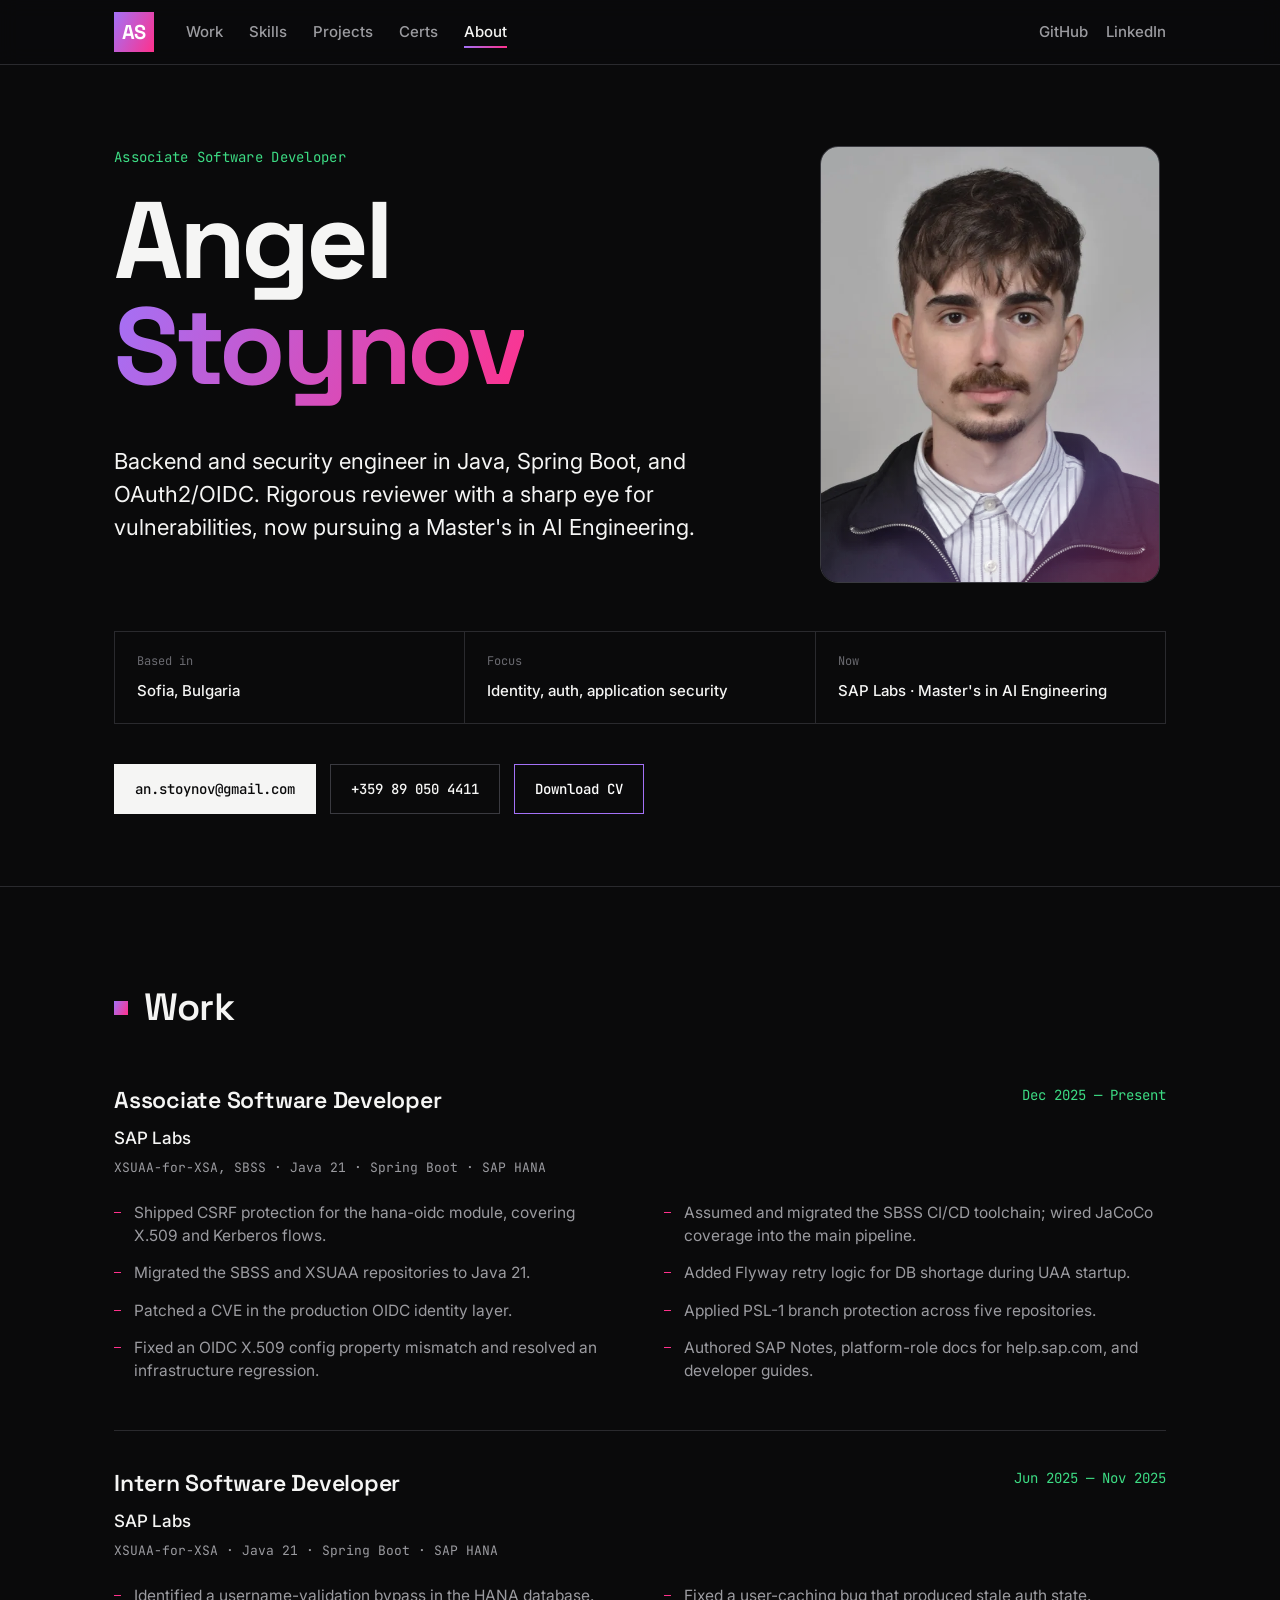
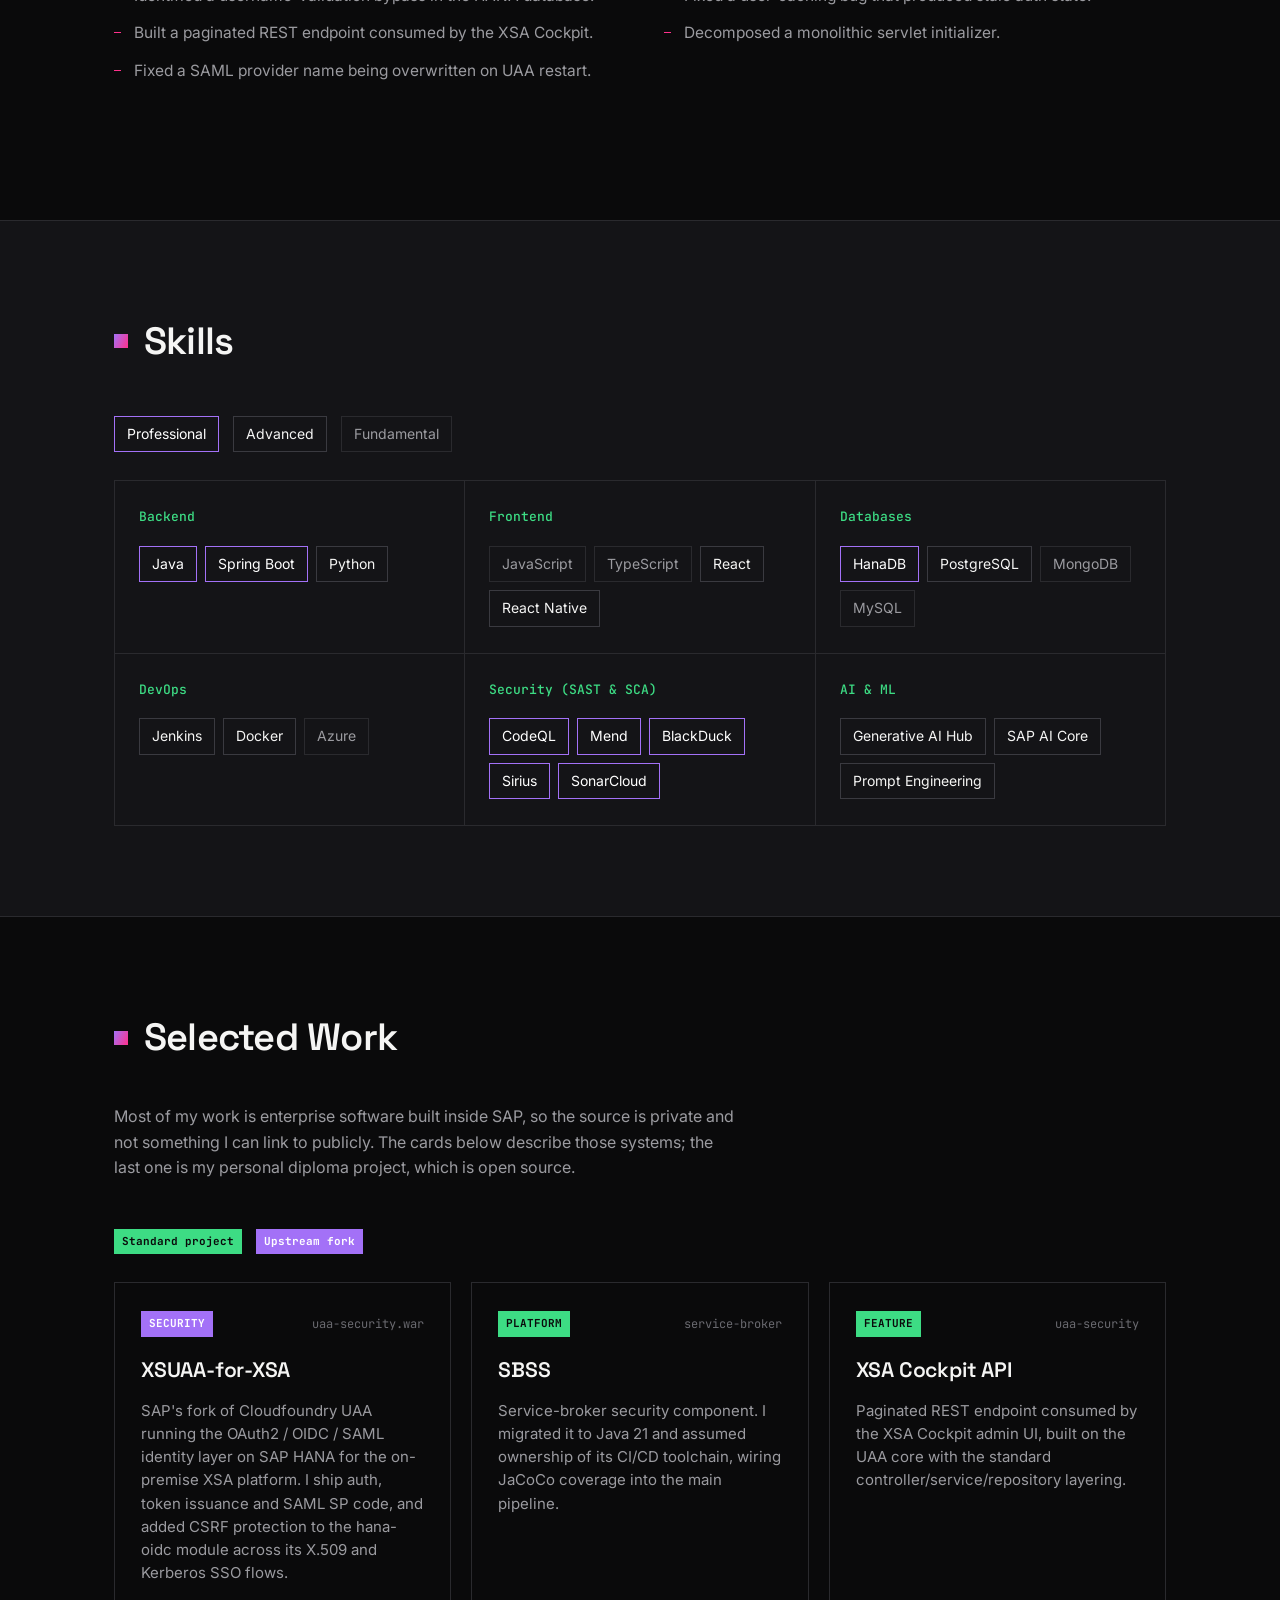
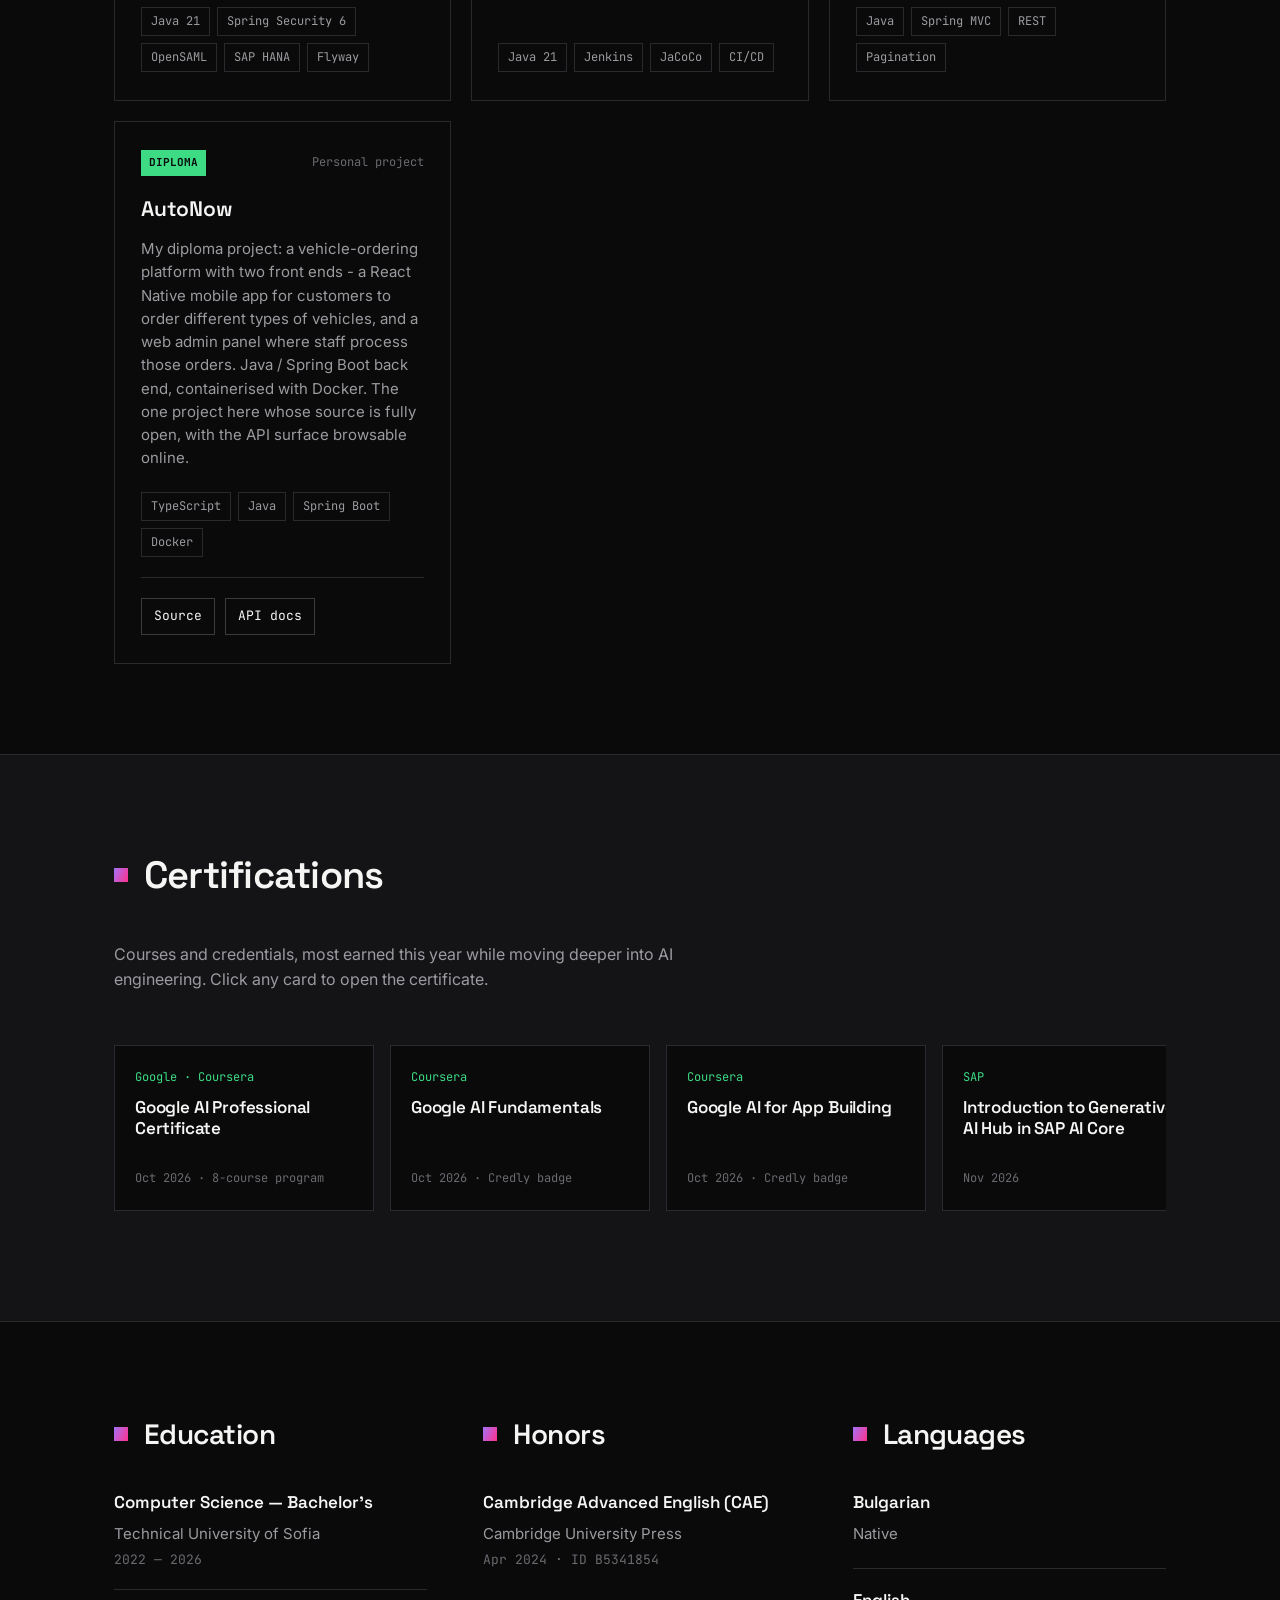
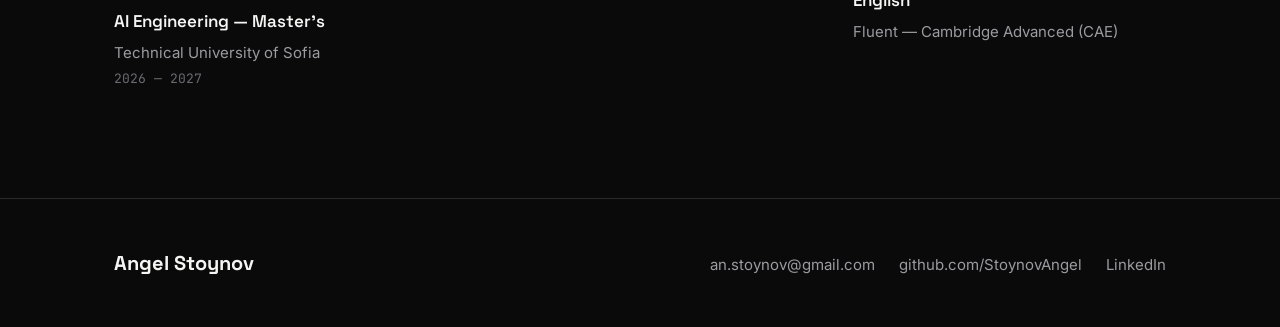
==== index.html @ 0923fe3b "Initial portfolio site Static HTML/CSS/JS portfolio: hero with photo and load reveal, work history, " ====
<!DOCTYPE html>
<html lang="en">
<head>
  <meta charset="UTF-8" />
  <meta name="viewport" content="width=device-width, initial-scale=1.0" />
  <title>Angel Stoynov — Software &amp; Security Engineer</title>
  <meta name="description" content="Angel Stoynov — backend and security engineer. Java, Spring Boot, OAuth2/OIDC and SAP HANA. Based in Sofia, Bulgaria." />
  <meta name="theme-color" content="#0A0A0B" />
  <meta property="og:url" content="https://stoynovangel.github.io/portfolio/" />
  <link rel="canonical" href="https://stoynovangel.github.io/portfolio/" />
  <meta name="twitter:card" content="summary_large_image" />

  <meta property="og:title" content="Angel Stoynov — Software &amp; Security Engineer" />
  <meta property="og:description" content="Backend and security engineer. Java, Spring Boot, OAuth2/OIDC, SAP HANA." />
  <meta property="og:type" content="website" />
  <meta property="og:image" content="assets/og-image.png" />

  <link rel="icon" href="assets/favicon.svg" type="image/svg+xml" />
  <link rel="preconnect" href="https://fonts.googleapis.com" />
  <link rel="preconnect" href="https://fonts.gstatic.com" crossorigin />
  <link href="https://fonts.googleapis.com/css2?family=Space+Grotesk:wght@400;500;600;700&family=Inter:wght@400;500;600&family=JetBrains+Mono:wght@400;500;700&display=swap" rel="stylesheet" />
  <link rel="stylesheet" href="style.css" />
  <script type="application/ld+json">
  {
    "@context": "https://schema.org",
    "@type": "Person",
    "name": "Angel Stoynov",
    "jobTitle": "Associate Software Developer",
    "email": "mailto:an.stoynov@gmail.com",
    "address": {
      "@type": "PostalAddress",
      "addressLocality": "Sofia",
      "addressCountry": "BG"
    },
    "url": "https://stoynovangel.github.io/portfolio/",
    "sameAs": [
      "https://github.com/StoynovAngel",
      "https://www.linkedin.com/in/angel-stoynov/"
    ],
    "knowsAbout": [
      "Java",
      "Spring Boot",
      "OAuth2",
      "OIDC",
      "SAML",
      "Application Security",
      "SAP HANA"
    ]
  }
  </script>
</head>
<body>
  <a class="skip" href="#main">Skip to content</a>

  <header class="top">
    <div class="wrap top__inner">
      <a class="mark" href="#top" aria-label="Angel Stoynov home">AS</a>
      <button class="nav-toggle" aria-label="Toggle menu" aria-expanded="false" aria-controls="primary-nav">
        <span></span><span></span><span></span>
      </button>
      <nav class="nav" id="primary-nav" aria-label="Primary">
        <a href="#work">Work</a>
        <a href="#skills">Skills</a>
        <a href="#projects">Projects</a>
        <a href="#certs">Certs</a>
        <a href="#about">About</a>
      </nav>
      <div class="top__links">
        <a href="https://github.com/StoynovAngel" rel="me noopener">GitHub</a>
        <a href="#" data-link="linkedin" rel="me noopener">LinkedIn</a>
      </div>
    </div>
  </header>

  <main id="main">
    <!-- HERO -->
    <section class="hero" id="top">
      <div class="wrap">
        <div class="hero__grid">
          <div class="hero__content">
            <p class="hero__role reveal" style="--d:0">Associate Software Developer</p>
            <h1 class="hero__name">
              <span class="hero__line reveal" style="--d:1">Angel</span>
              <span class="hero__line hero__line--cut reveal" style="--d:2">Stoynov</span>
            </h1>
            <p class="hero__lead reveal" style="--d:3">Backend and security engineer in Java, Spring Boot, and OAuth2/OIDC. Rigorous reviewer with a sharp eye for vulnerabilities, now pursuing a Master's in AI Engineering.</p>
          </div>
          <figure class="hero__photo-panel reveal" style="--d:2">
            <picture>
              <source srcset="assets/angel.webp" type="image/webp" />
              <img class="hero__photo" src="assets/angel.jpg" alt="Angel Stoynov" width="760" height="977" loading="eager" decoding="async" onerror="this.closest('.hero__photo-panel').style.display='none'" />
            </picture>
          </figure>
        </div>
        <dl class="hero__meta reveal" style="--d:4">
          <div><dt>Based in</dt><dd>Sofia, Bulgaria</dd></div>
          <div><dt>Focus</dt><dd>Identity, auth, application security</dd></div>
          <div><dt>Now</dt><dd>SAP Labs · Master's in AI Engineering</dd></div>
        </dl>
        <div class="hero__cta reveal" style="--d:5">
          <a class="btn btn--solid js-copy-email" href="mailto:an.stoynov@gmail.com" data-email="an.stoynov@gmail.com">an.stoynov@gmail.com</a>
          <a class="btn" href="tel:+359890504411">+359 89 050 4411</a>
          <a class="btn btn--accent" href="assets/angel-cv.pdf" download="Angel-Stoynov-CV.pdf">Download CV</a>
        </div>
      </div>
    </section>

    <!-- WORK -->
    <section class="band" id="work">
      <div class="wrap">
        <h2 class="h-section sr"><span class="tick"></span>Work</h2>

        <article class="role sr">
          <div class="role__head">
            <div>
              <h3 class="role__title">Associate Software Developer</h3>
              <p class="role__org">SAP Labs</p>
              <p class="role__stack">XSUAA-for-XSA, SBSS · Java 21 · Spring Boot · SAP HANA</p>
            </div>
            <p class="role__when">Dec 2025 — Present</p>
          </div>
          <ul class="role__points">
            <li>Shipped CSRF protection for the hana-oidc module, covering X.509 and Kerberos flows.</li>
            <li>Migrated the SBSS and XSUAA repositories to Java 21.</li>
            <li>Patched a CVE in the production OIDC identity layer.</li>
            <li>Fixed an OIDC X.509 config property mismatch and resolved an infrastructure regression.</li>
            <li>Assumed and migrated the SBSS CI/CD toolchain; wired JaCoCo coverage into the main pipeline.</li>
            <li>Added Flyway retry logic for DB shortage during UAA startup.</li>
            <li>Applied PSL-1 branch protection across five repositories.</li>
            <li>Authored SAP Notes, platform-role docs for help.sap.com, and developer guides.</li>
          </ul>
        </article>

        <article class="role sr">
          <div class="role__head">
            <div>
              <h3 class="role__title">Intern Software Developer</h3>
              <p class="role__org">SAP Labs</p>
              <p class="role__stack">XSUAA-for-XSA · Java 21 · Spring Boot · SAP HANA</p>
            </div>
            <p class="role__when">Jun 2025 — Nov 2025</p>
          </div>
          <ul class="role__points">
            <li>Identified a username-validation bypass in the HANA database.</li>
            <li>Built a paginated REST endpoint consumed by the XSA Cockpit.</li>
            <li>Fixed a SAML provider name being overwritten on UAA restart.</li>
            <li>Fixed a user-caching bug that produced stale auth state.</li>
            <li>Decomposed a monolithic servlet initializer.</li>
          </ul>
        </article>
      </div>
    </section>

    <!-- SKILLS -->
    <section class="band band--alt" id="skills">
      <div class="wrap">
        <h2 class="h-section sr"><span class="tick"></span>Skills</h2>
        <div class="skills" id="skills-grid"><!-- rendered by script.js --></div>
      </div>
    </section>

    <!-- PROJECTS -->
    <section class="band" id="projects">
      <div class="wrap">
        <h2 class="h-section sr"><span class="tick"></span>Selected Work</h2>
        <p class="band__note sr">
          Most of my work is enterprise software built inside SAP, so the source is private and not something I can link to publicly. The cards below describe those systems; the last one is my personal diploma project, which is open source.
        </p>
        <div class="projects" id="projects-grid"><!-- rendered by script.js --></div>
      </div>
    </section>

    <!-- CERTIFICATIONS -->
    <section class="band band--alt" id="certs">
      <div class="wrap">
        <h2 class="h-section sr"><span class="tick"></span>Certifications</h2>
        <p class="band__note sr">Courses and credentials, most earned this year while moving deeper into AI engineering. Click any card to open the certificate.</p>
        <div class="cert-strip" id="cert-strip" role="list"><!-- rendered by script.js --></div>
      </div>
    </section>

    <!-- ABOUT / EDUCATION / CERTS -->
    <section class="band" id="about">
      <div class="wrap about">
        <div class="about__col">
          <h2 class="h-section sr"><span class="tick"></span>Education</h2>
          <article class="line-item sr">
            <h3>Computer Science — Bachelor's</h3>
            <p class="line-item__org">Technical University of Sofia</p>
            <p class="line-item__when">2022 — 2026</p>
          </article>
          <article class="line-item sr">
            <h3>AI Engineering — Master's</h3>
            <p class="line-item__org">Technical University of Sofia</p>
            <p class="line-item__when">2026 — 2027</p>
          </article>
        </div>

        <div class="about__col">
          <h2 class="h-section sr"><span class="tick"></span>Honors</h2>
          <article class="line-item sr">
            <h3>Cambridge Advanced English (CAE)</h3>
            <p class="line-item__org">Cambridge University Press</p>
            <p class="line-item__when">Apr 2024 · ID B5341854</p>
          </article>
        </div>

        <div class="about__col">
          <h2 class="h-section sr"><span class="tick"></span>Languages</h2>
          <article class="line-item sr">
            <h3>Bulgarian</h3>
            <p class="line-item__org">Native</p>
          </article>
          <article class="line-item sr">
            <h3>English</h3>
            <p class="line-item__org">Fluent — Cambridge Advanced (CAE)</p>
          </article>
        </div>
      </div>
    </section>
  </main>

  <footer class="foot">
    <div class="wrap foot__inner">
      <p class="foot__name">Angel Stoynov</p>
      <div class="foot__links">
        <a href="mailto:an.stoynov@gmail.com">an.stoynov@gmail.com</a>
        <a href="https://github.com/StoynovAngel" rel="me noopener">github.com/StoynovAngel</a>
        <a href="#" data-link="linkedin" rel="me noopener">LinkedIn</a>
      </div>
    </div>
  </footer>

  <div class="toast" role="status" aria-live="polite"></div>
  <script src="script.js"></script>
</body>
</html>
---- style.css ----
/* ============================================================
   Angel Stoynov — portfolio
   JetBrains-adjacent: geometric type, sharp 0-radius panels,
   one diagonal duotone slab as the single bold moment.
   ============================================================ */

:root {
  --bg: #0A0A0B;
  --surface: #141417;
  --surface-2: #19191C;
  --ink: #F5F5F4;
  --muted: #9B9BA0;
  --faint: #6A6A70;
  --line: #2A2A2E;
  --line-strong: #3A3A40;

  /* JetBrains-style duotone + single data accent */
  --violet: #A371F7;
  --pink: #FF318C;
  --green: #3DDC84;
  --grad: linear-gradient(115deg, var(--violet), var(--pink));

  --maxw: 1180px;
  --pad: clamp(20px, 5vw, 64px);

  --f-display: "Space Grotesk", system-ui, sans-serif;
  --f-body: "Inter", system-ui, sans-serif;
  --f-mono: "JetBrains Mono", ui-monospace, monospace;
}

* { box-sizing: border-box; }

html { scroll-behavior: smooth; }
@media (prefers-reduced-motion: reduce) {
  html { scroll-behavior: auto; }
  * { animation: none !important; transition: none !important; }
  .reveal { opacity: 1 !important; transform: none !important; }
  .sr { opacity: 1 !important; transform: none !important; }
}

/* one orchestrated hero reveal on load, staggered by --d */
@keyframes reveal-in {
  from { opacity: 0; transform: translateY(14px); }
  to   { opacity: 1; transform: translateY(0); }
}
.reveal {
  opacity: 0;
  animation: reveal-in 0.6s cubic-bezier(0.22, 1, 0.36, 1) forwards;
  animation-delay: calc(var(--d, 0) * 90ms);
}

/* scroll reveal — IntersectionObserver adds .sr--in */
.sr {
  opacity: 0; transform: translateY(20px);
  transition: opacity .6s cubic-bezier(.22, 1, .36, 1), transform .6s cubic-bezier(.22, 1, .36, 1);
}
.sr--in { opacity: 1; transform: none; }

body {
  margin: 0;
  background: var(--bg);
  color: var(--ink);
  font-family: var(--f-body);
  font-size: 17px;
  line-height: 1.6;
  -webkit-font-smoothing: antialiased;
  text-rendering: optimizeLegibility;
}

.wrap { max-width: var(--maxw); margin: 0 auto; padding-inline: var(--pad); }

a { color: inherit; text-decoration: none; }

.skip {
  position: absolute; left: -999px; top: 0; z-index: 100;
  background: var(--ink); color: var(--bg); padding: 10px 16px; font-weight: 600;
}
.skip:focus { left: 8px; top: 8px; }

:focus-visible { outline: 2px solid var(--green); outline-offset: 3px; }

/* ---------- top bar ---------- */
.top {
  position: sticky; top: 0; z-index: 50;
  background: rgba(10,10,11,0.82);
  backdrop-filter: blur(10px);
  border-bottom: 1px solid var(--line);
}
.top__inner {
  display: flex; align-items: center; gap: 32px;
  height: 64px;
}
.mark {
  font-family: var(--f-display); font-weight: 700; font-size: 20px;
  letter-spacing: -0.02em;
  width: 40px; height: 40px; display: grid; place-items: center;
  background: var(--grad); color: #fff;
}
.nav { display: flex; gap: 26px; margin-right: auto; }
.nav a { color: var(--muted); font-size: 15px; font-weight: 500; transition: color .15s; }
.nav a:hover { color: var(--ink); }
.top__links { display: flex; gap: 18px; font-size: 15px; font-weight: 500; }
.top__links a { color: var(--muted); transition: color .15s; }
.top__links a:hover { color: var(--green); }

/* active nav link: ink color + gradient underline */
.nav a.is-active { color: var(--ink); position: relative; }
.nav a.is-active::after {
  content: ""; position: absolute; left: 0; right: 0; bottom: -4px;
  height: 2px; background: var(--grad);
}

/* mobile nav toggle (hamburger) — hidden on desktop */
.nav-toggle {
  display: none; flex-direction: column; gap: 5px;
  width: 40px; height: 40px; align-items: center; justify-content: center;
  background: transparent; border: 1px solid var(--line-strong); cursor: pointer;
}
.nav-toggle span { display: block; width: 18px; height: 2px; background: var(--ink); transition: transform .2s, opacity .2s; }
.nav-toggle[aria-expanded="true"] span:nth-child(1) { transform: translateY(7px) rotate(45deg); }
.nav-toggle[aria-expanded="true"] span:nth-child(2) { opacity: 0; }
.nav-toggle[aria-expanded="true"] span:nth-child(3) { transform: translateY(-7px) rotate(-45deg); }

@media (max-width: 720px) {
  .nav-toggle { display: flex; }
  .nav {
    position: absolute; top: 64px; left: 0; right: 0;
    flex-direction: column; gap: 0;
    background: var(--bg); border-bottom: 1px solid var(--line);
    padding: 8px var(--pad); display: none;
  }
  .nav.nav--open { display: flex; }
  .nav a { padding: 12px 0; }
}

/* ---------- hero ---------- */
.hero { padding: clamp(48px, 9vh, 96px) 0 clamp(48px, 8vh, 96px); position: relative; overflow: hidden; }
.hero__grid {
  display: grid; grid-template-columns: minmax(0, 1.3fr) minmax(0, 0.7fr);
  gap: clamp(28px, 5vw, 72px); align-items: stretch;
}
.hero__content { display: flex; flex-direction: column; justify-content: flex-start; min-width: 0; }
.hero__role {
  font-family: var(--f-mono); font-size: 14px; color: var(--green);
  margin: 0 0 22px; letter-spacing: 0.02em;
}
.hero__photo-panel {
  margin: 0; position: relative; justify-self: stretch;
  width: 100%; max-width: 340px; height: 100%;
  border: 1px solid var(--line-strong);
  border-radius: 18px; overflow: hidden;
}
.hero__photo-panel::after {
  content: ""; position: absolute; inset: 0;
  background: linear-gradient(145deg, transparent 55%, rgba(163,113,247,0.28), rgba(255,49,140,0.30));
  mix-blend-mode: screen; pointer-events: none;
}
.hero__photo { width: 100%; height: 100%; object-fit: cover; display: block; filter: grayscale(0.15) contrast(1.02); }
@media (max-width: 820px) {
  .hero__grid { grid-template-columns: 1fr; gap: 28px; }
  .hero__photo-panel { justify-self: start; order: -1; max-width: 240px; }
}
.hero__name {
  font-family: var(--f-display); font-weight: 700;
  font-size: clamp(52px, 8.5vw, 112px); line-height: 0.94;
  letter-spacing: -0.04em; margin: 0 0 30px;
}
.hero__line { display: block; }
.hero__line--cut {
  width: fit-content;
  line-height: 1; padding-bottom: 0.12em;
  background: var(--grad);
  -webkit-background-clip: text; background-clip: text;
  color: transparent;
}
.hero__lead {
  max-width: 58ch; font-size: clamp(18px, 2.2vw, 22px); line-height: 1.5;
  color: var(--ink); margin: 0;
}
.hero__meta {
  display: grid; grid-template-columns: repeat(3, minmax(0,1fr));
  gap: 1px; background: var(--line); border: 1px solid var(--line);
  margin: clamp(32px, 5vw, 48px) 0 40px;
}
.hero__meta > div { background: var(--bg); padding: 20px 22px; }
.hero__meta dt { font-family: var(--f-mono); font-size: 12px; color: var(--faint); margin-bottom: 8px; }
.hero__meta dd { margin: 0; font-size: 15px; color: var(--ink); font-weight: 500; }
@media (max-width: 720px) { .hero__meta { grid-template-columns: 1fr; } }

.hero__cta { display: flex; gap: 14px; flex-wrap: wrap; }
.btn {
  font-family: var(--f-mono); font-size: 14px; font-weight: 500;
  padding: 13px 20px; border: 1px solid var(--line-strong);
  color: var(--ink); transition: border-color .15s, background .15s, color .15s;
}
.btn:hover { border-color: var(--ink); }
.btn--solid { background: var(--ink); color: var(--bg); border-color: var(--ink); }
.btn--solid:hover { background: transparent; color: var(--ink); }
.btn--accent { border-color: var(--violet); color: #fff; }
.btn--accent:hover { background: var(--grad); border-color: transparent; color: #fff; }

/* ---------- section bands ---------- */
.band { padding: clamp(60px, 10vh, 120px) 0; border-top: 1px solid var(--line); }
.band--alt { background: var(--surface); }
.band__note { max-width: 62ch; color: var(--muted); margin: -8px 0 48px; font-size: 16px; }

.h-section {
  font-family: var(--f-display); font-weight: 600;
  font-size: clamp(26px, 4vw, 38px); letter-spacing: -0.02em;
  margin: 0 0 44px; display: flex; align-items: center; gap: 16px;
}
.tick { width: 14px; height: 14px; background: var(--grad); display: inline-block; flex: none; }

/* ---------- work / roles ---------- */
.role { padding: 34px 0; border-top: 1px solid var(--line); }
.role:first-of-type { border-top: none; padding-top: 0; }
.role__head {
  display: flex; justify-content: space-between; gap: 24px;
  flex-wrap: wrap; margin-bottom: 22px;
}
.role__title { font-family: var(--f-display); font-weight: 600; font-size: 23px; margin: 0 0 6px; letter-spacing: -0.01em; }
.role__org { margin: 0 0 6px; color: var(--ink); font-weight: 500; }
.role__stack { margin: 0; font-family: var(--f-mono); font-size: 13px; color: var(--muted); }
.role__when { font-family: var(--f-mono); font-size: 14px; color: var(--green); white-space: nowrap; margin: 2px 0 0; }
.role__points {
  margin: 0; padding: 0; list-style: none;
  columns: 2; column-gap: 48px;
}
.role__points li {
  break-inside: avoid; padding: 0 0 14px 20px; position: relative;
  color: var(--muted); font-size: 15.5px; line-height: 1.5;
}
.role__points li::before {
  content: ""; position: absolute; left: 0; top: 11px;
  width: 7px; height: 1px; background: var(--pink);
}
@media (max-width: 760px) { .role__points { columns: 1; } }

/* ---------- skills ---------- */
.skills { display: grid; grid-template-columns: repeat(3, 1fr); gap: 1px; background: var(--line); border: 1px solid var(--line); }
@media (max-width: 900px) { .skills { grid-template-columns: repeat(2, 1fr); } }
@media (max-width: 560px) { .skills { grid-template-columns: 1fr; } }
.skill-group { background: var(--bg); padding: 26px 24px; }
.band--alt .skill-group { background: var(--surface); }
.skill-group h3 { font-family: var(--f-mono); font-size: 13px; color: var(--green); margin: 0 0 18px; font-weight: 500; }
.skill-tags { display: flex; flex-wrap: wrap; gap: 8px; }
.skill-tag {
  font-size: 14px; padding: 6px 12px; border: 1px solid var(--line-strong);
  color: var(--ink);
}
.skill-tag[data-level="pro"] { border-color: var(--violet); color: #fff; }
.skill-tag[data-level="adv"] { border-color: var(--line-strong); }
.skill-tag[data-level="fund"] { color: var(--muted); border-color: var(--line); }
.skill-legend, .project-legend { display: flex; flex-wrap: wrap; gap: 14px; margin-bottom: 28px; align-items: center; }
.legend-item { display: inline-flex; align-items: center; }

/* ---------- projects ---------- */
.projects { display: grid; grid-template-columns: repeat(auto-fit, minmax(300px, 1fr)); gap: 20px; }
.project {
  display: flex; flex-direction: column;
  border: 1px solid var(--line); background: var(--bg);
  padding: 28px 26px; transition: border-color .18s, transform .18s;
}
.band--alt .project { background: var(--surface-2); }
.project:hover { border-color: var(--line-strong); transform: translateY(-3px); }
.project__top { display: flex; align-items: center; justify-content: space-between; margin-bottom: 16px; }
.project__badge { font-family: var(--f-mono); font-size: 11px; color: var(--bg); background: var(--green); padding: 4px 8px; font-weight: 700; }
.project__badge--fork { background: var(--violet); color: #fff; }
.project__module { font-family: var(--f-mono); font-size: 12px; color: var(--faint); }
.project__title { font-family: var(--f-display); font-weight: 600; font-size: 21px; margin: 0 0 12px; letter-spacing: -0.01em; }
.project__desc { color: var(--muted); font-size: 15px; line-height: 1.55; margin: 0 0 22px; flex: 1; }
.project__tags { display: flex; flex-wrap: wrap; gap: 7px; }
.project__tags span { font-family: var(--f-mono); font-size: 12px; color: var(--muted); border: 1px solid var(--line); padding: 4px 9px; }
.project__links { display: flex; gap: 10px; flex-wrap: wrap; margin-top: 20px; padding-top: 20px; border-top: 1px solid var(--line); }
.project__link {
  font-family: var(--f-mono); font-size: 13px; color: var(--ink);
  border: 1px solid var(--line-strong); padding: 7px 12px;
  transition: border-color .15s, color .15s;
}
.project__link:hover { color: var(--green); border-color: var(--green); }

/* ---------- certifications strip ---------- */
.cert-strip {
  display: grid; grid-auto-flow: column; grid-auto-columns: minmax(260px, 300px);
  gap: 16px; overflow-x: auto; overflow-y: hidden;
  padding: 4px 0 20px; scroll-snap-type: x proximity;
  scrollbar-width: thin; scrollbar-color: var(--line-strong) transparent;
}
.cert-strip::-webkit-scrollbar { height: 8px; }
.cert-strip::-webkit-scrollbar-thumb { background: var(--line-strong); }
.cert-strip::-webkit-scrollbar-track { background: transparent; }
.cert {
  scroll-snap-align: start; display: flex; flex-direction: column; gap: 10px;
  min-height: 150px; padding: 22px 20px; background: var(--bg);
  border: 1px solid var(--line); transition: border-color .18s, transform .18s;
}
.cert:hover { border-color: var(--violet); transform: translateY(-3px); }
.cert__issuer { font-family: var(--f-mono); font-size: 12px; color: var(--green); }
.cert__title { font-family: var(--f-display); font-weight: 600; font-size: 17px; line-height: 1.25; letter-spacing: -0.01em; color: var(--ink); }
.cert__foot { margin-top: auto; font-family: var(--f-mono); font-size: 12px; color: var(--faint); }

/* ---------- about grid ---------- */
.about { display: grid; grid-template-columns: repeat(3, 1fr); gap: 56px; }
.about .h-section { font-size: clamp(22px, 3vw, 28px); margin-bottom: 32px; }
.about__col .line-item { padding: 18px 0; border-top: 1px solid var(--line); }
.about__col .line-item:first-of-type { border-top: none; padding-top: 0; }
.line-item h3 { font-family: var(--f-display); font-weight: 600; font-size: 17px; margin: 0 0 6px; }
.line-item__org { margin: 0 0 4px; color: var(--muted); font-size: 15px; }
.line-item__when { margin: 0; font-family: var(--f-mono); font-size: 13px; color: var(--faint); }
@media (max-width: 860px) { .about { grid-template-columns: 1fr; gap: 40px; } }

/* ---------- footer ---------- */
.foot { border-top: 1px solid var(--line); padding: 48px 0; }
.foot__inner { display: flex; flex-wrap: wrap; align-items: baseline; gap: 20px 40px; }
.foot__name { font-family: var(--f-display); font-weight: 700; font-size: 20px; margin: 0; margin-right: auto; }
.foot__links { display: flex; gap: 24px; flex-wrap: wrap; }
.foot__links a { color: var(--muted); font-size: 15px; transition: color .15s; }
.foot__links a:hover { color: var(--green); }
.foot__fine { width: 100%; margin: 8px 0 0; font-family: var(--f-mono); font-size: 12px; color: var(--faint); }

/* ---------- toast (copy-email confirmation) ---------- */
.toast {
  position: fixed; left: 50%; bottom: 28px;
  transform: translateX(-50%) translateY(16px);
  background: var(--ink); color: var(--bg);
  font-family: var(--f-mono); font-size: 14px; padding: 12px 20px;
  opacity: 0; pointer-events: none;
  transition: opacity .2s, transform .2s; z-index: 80;
}
.toast--show { opacity: 1; transform: translateX(-50%) translateY(0); }
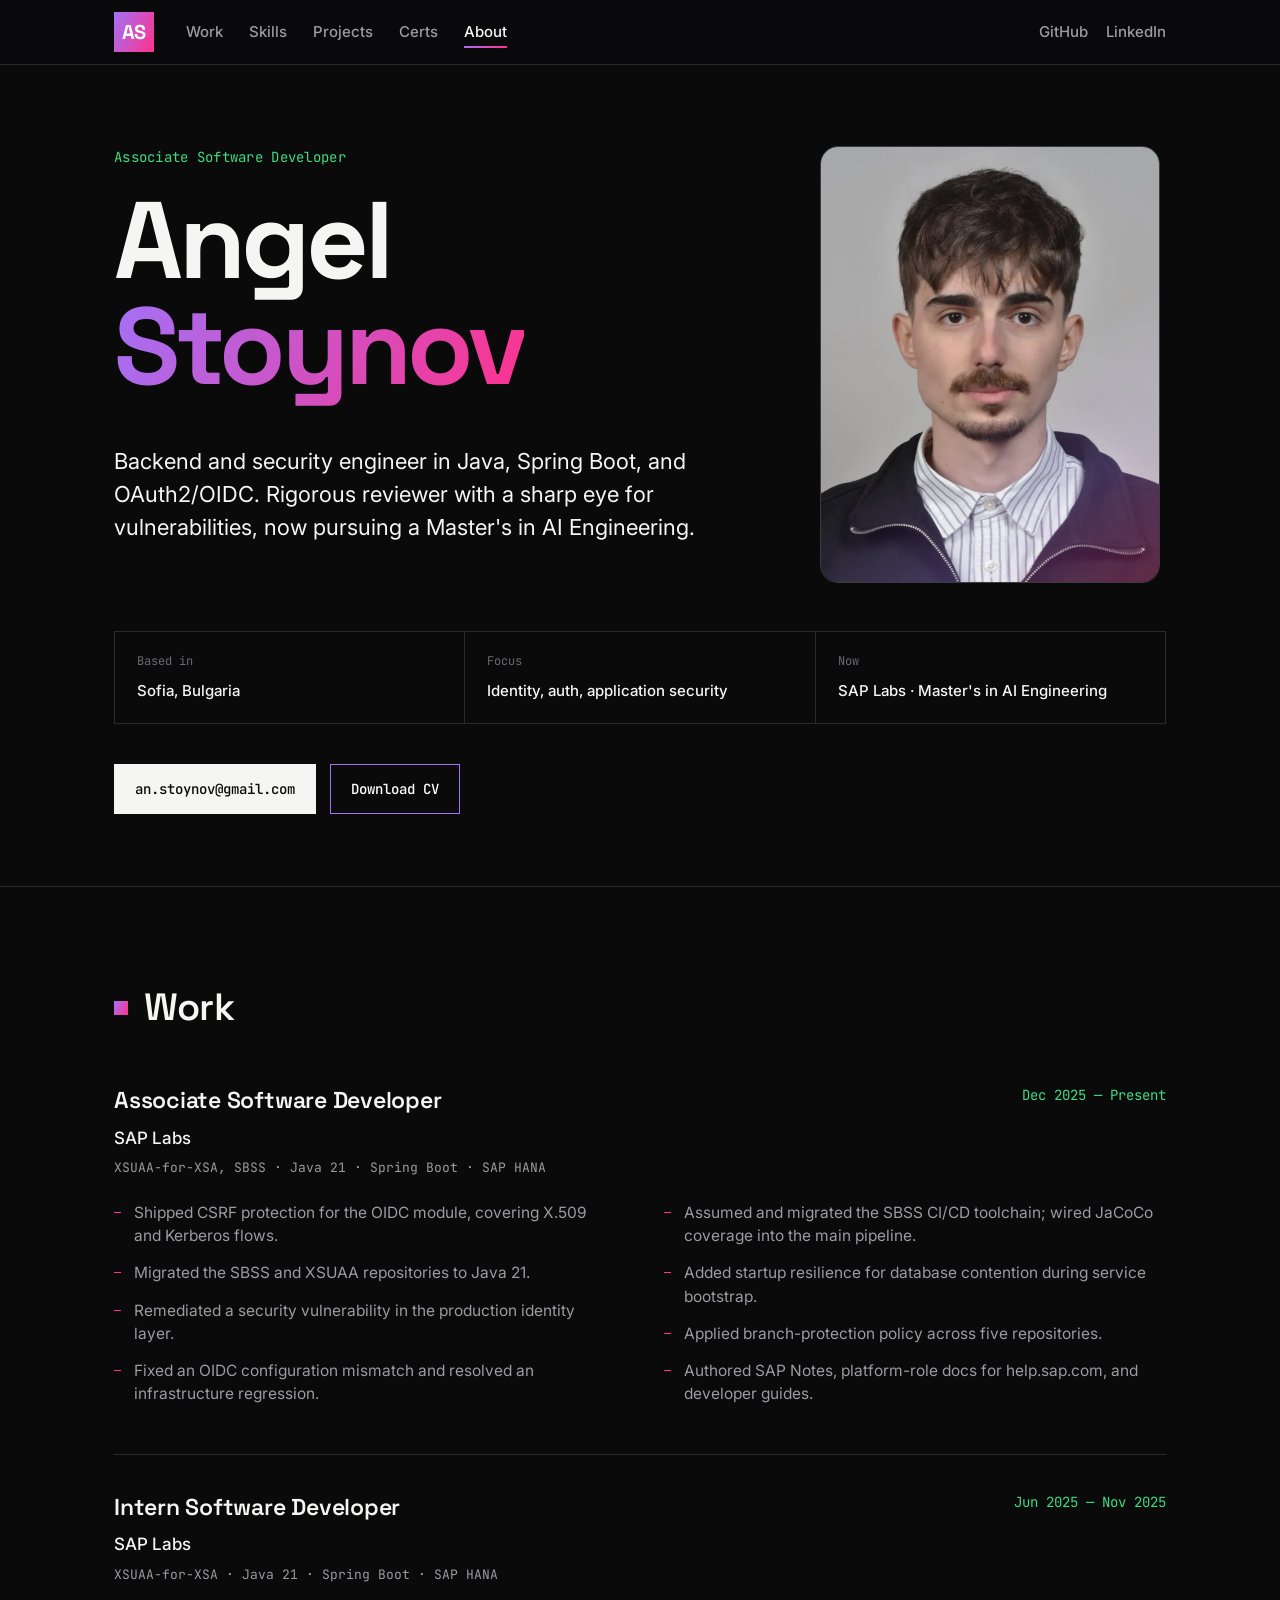
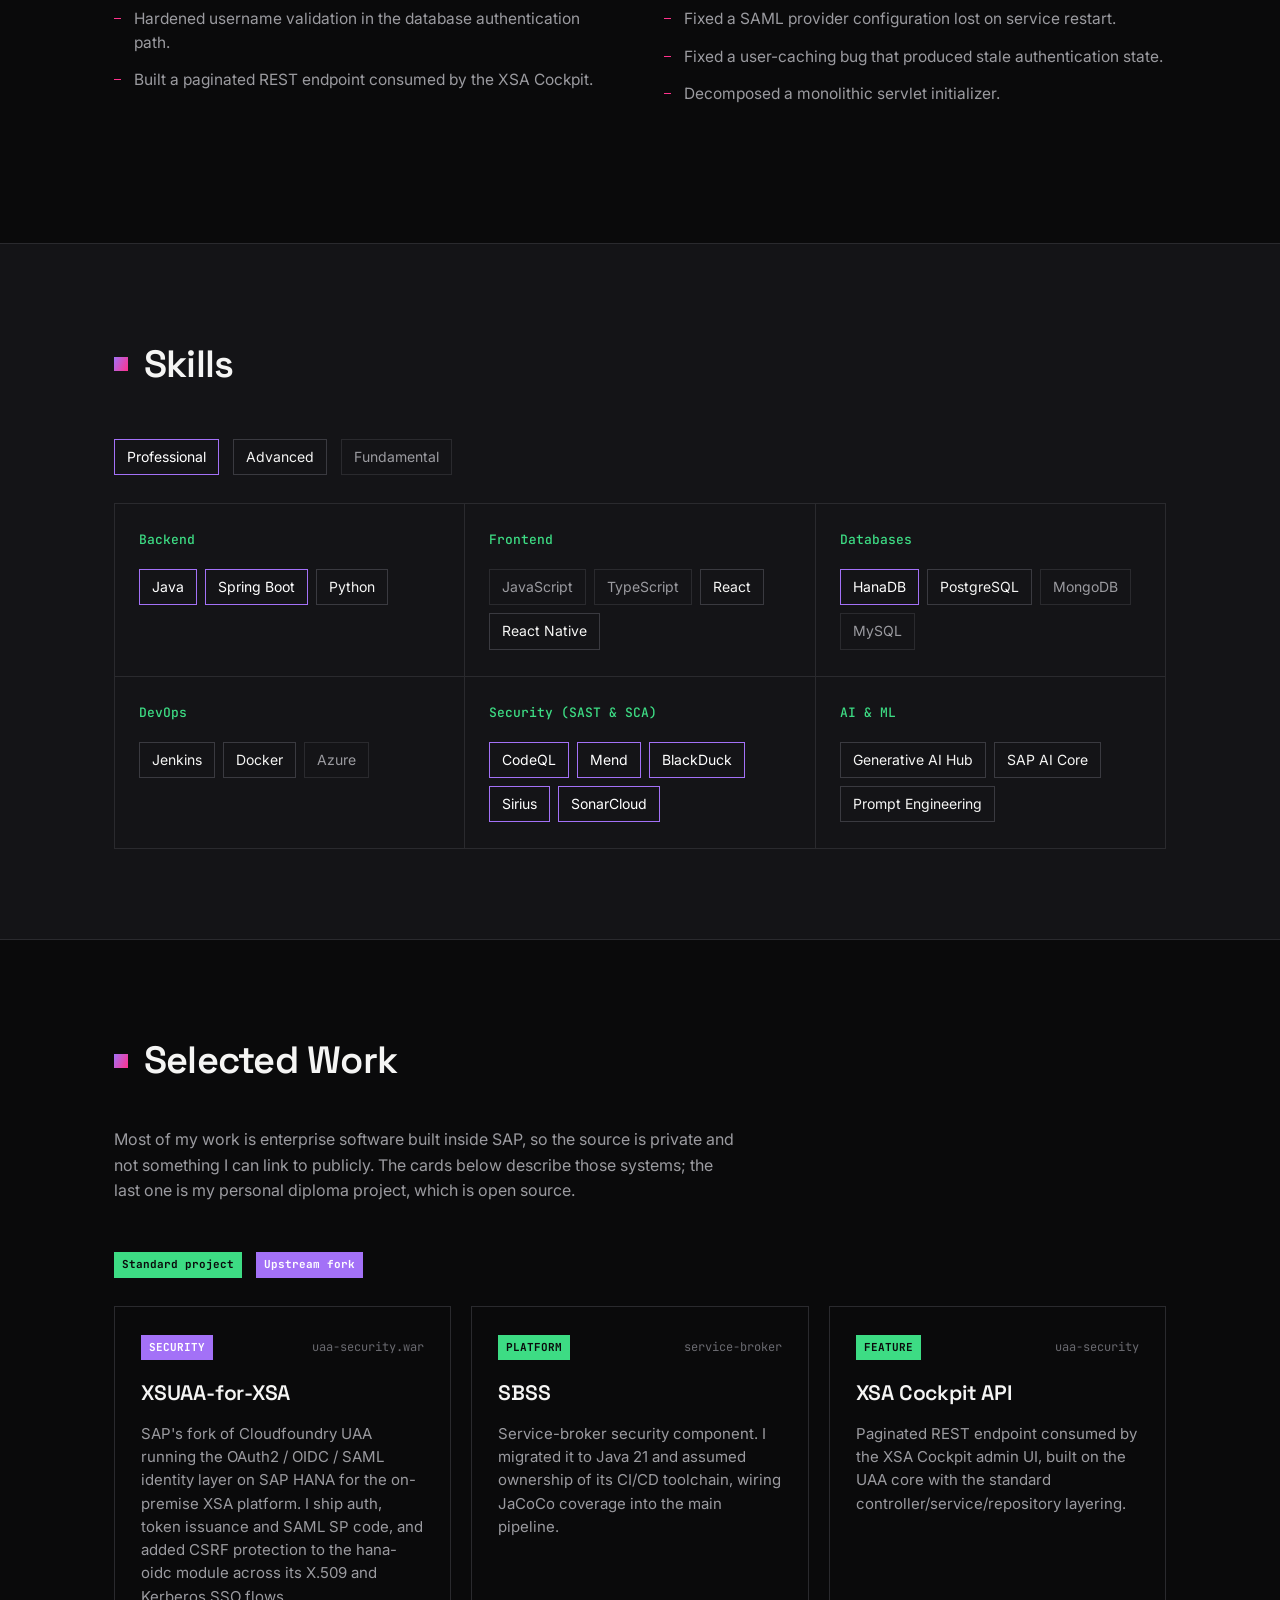
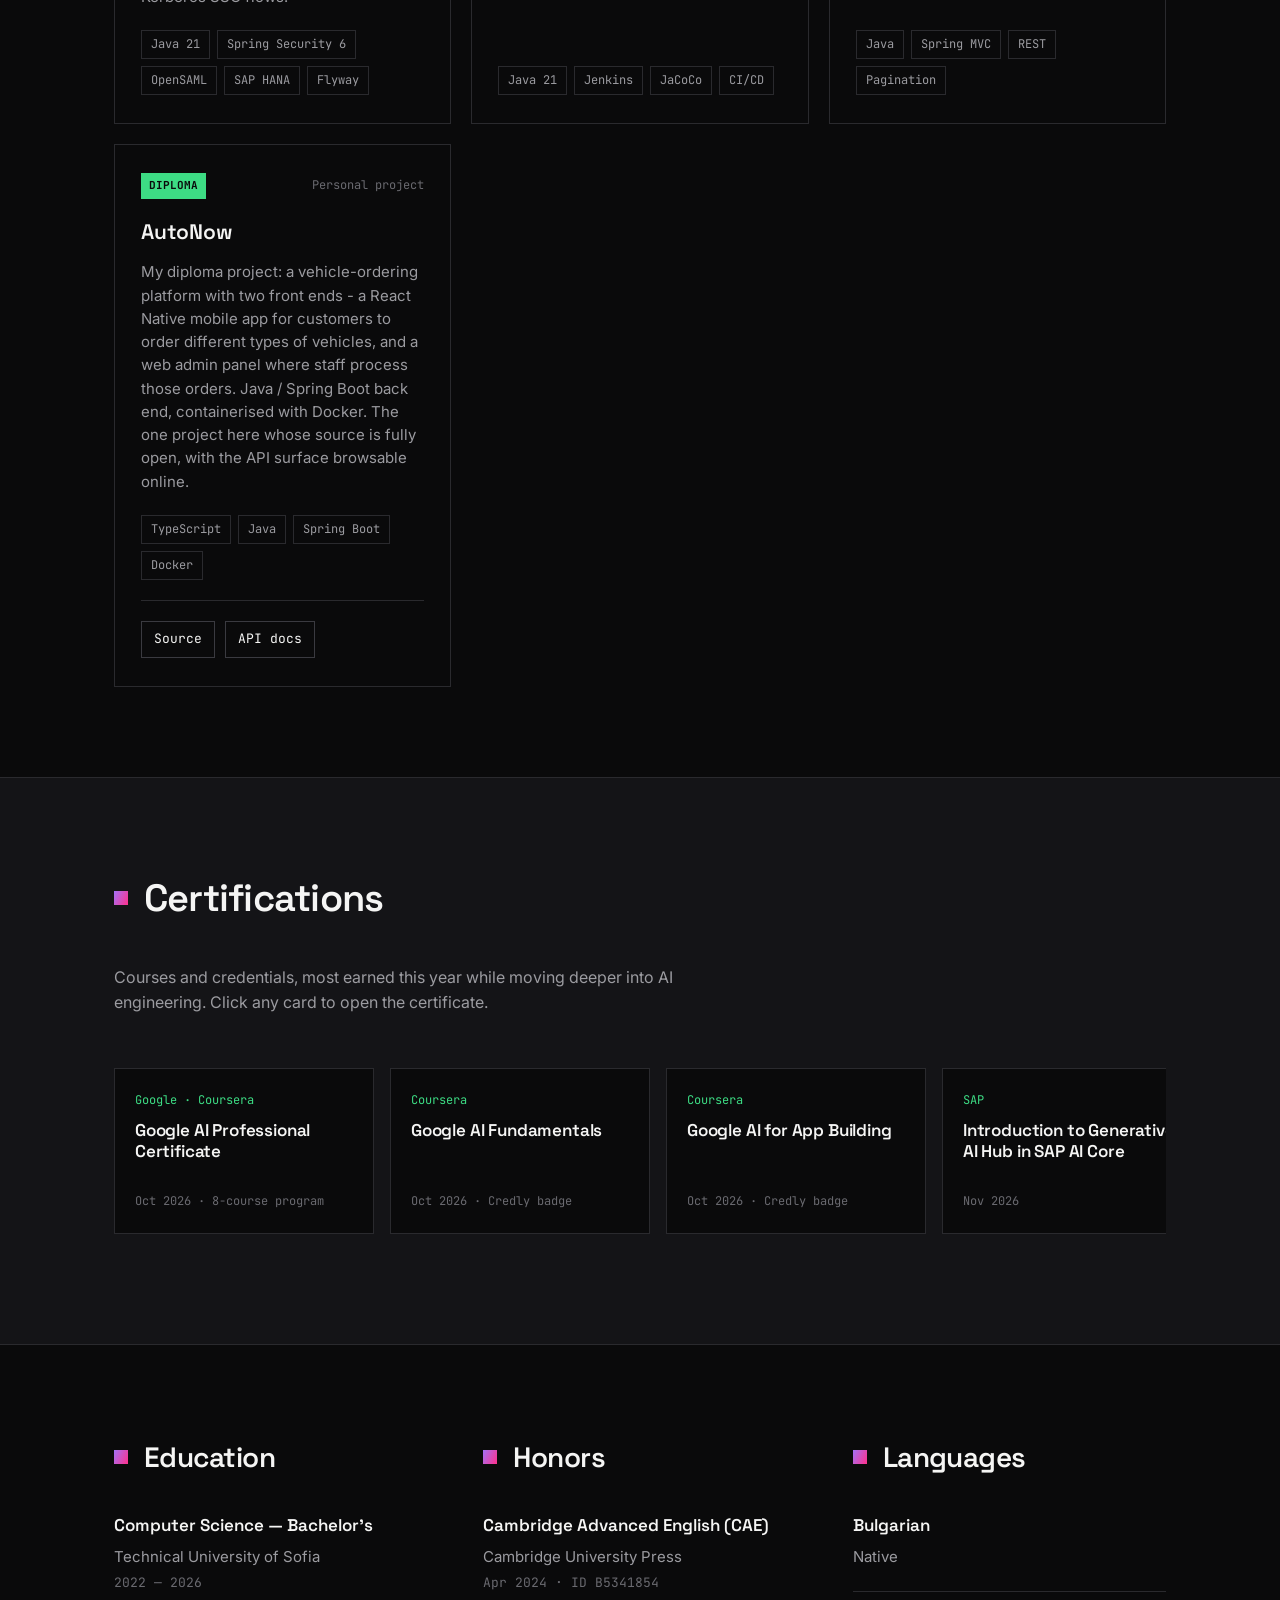
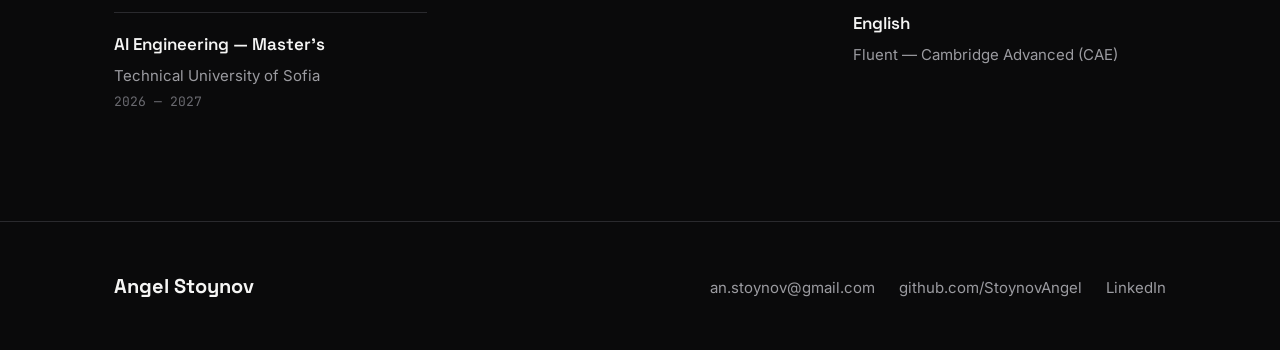
==== commit b8103f0b: "Reduce public exposure before publishing Remove phone number from the page (still reachable via CV) " ====
--- a/index.html
+++ b/index.html
@@ -99,7 +99,6 @@
         </dl>
         <div class="hero__cta reveal" style="--d:5">
           <a class="btn btn--solid js-copy-email" href="mailto:an.stoynov@gmail.com" data-email="an.stoynov@gmail.com">an.stoynov@gmail.com</a>
-          <a class="btn" href="tel:+359890504411">+359 89 050 4411</a>
           <a class="btn btn--accent" href="assets/angel-cv.pdf" download="Angel-Stoynov-CV.pdf">Download CV</a>
         </div>
       </div>
@@ -120,13 +119,13 @@
             <p class="role__when">Dec 2025 — Present</p>
           </div>
           <ul class="role__points">
-            <li>Shipped CSRF protection for the hana-oidc module, covering X.509 and Kerberos flows.</li>
+            <li>Shipped CSRF protection for the OIDC module, covering X.509 and Kerberos flows.</li>
             <li>Migrated the SBSS and XSUAA repositories to Java 21.</li>
-            <li>Patched a CVE in the production OIDC identity layer.</li>
-            <li>Fixed an OIDC X.509 config property mismatch and resolved an infrastructure regression.</li>
+            <li>Remediated a security vulnerability in the production identity layer.</li>
+            <li>Fixed an OIDC configuration mismatch and resolved an infrastructure regression.</li>
             <li>Assumed and migrated the SBSS CI/CD toolchain; wired JaCoCo coverage into the main pipeline.</li>
-            <li>Added Flyway retry logic for DB shortage during UAA startup.</li>
-            <li>Applied PSL-1 branch protection across five repositories.</li>
+            <li>Added startup resilience for database contention during service bootstrap.</li>
+            <li>Applied branch-protection policy across five repositories.</li>
             <li>Authored SAP Notes, platform-role docs for help.sap.com, and developer guides.</li>
           </ul>
         </article>
@@ -141,10 +140,10 @@
             <p class="role__when">Jun 2025 — Nov 2025</p>
           </div>
           <ul class="role__points">
-            <li>Identified a username-validation bypass in the HANA database.</li>
+            <li>Hardened username validation in the database authentication path.</li>
             <li>Built a paginated REST endpoint consumed by the XSA Cockpit.</li>
-            <li>Fixed a SAML provider name being overwritten on UAA restart.</li>
-            <li>Fixed a user-caching bug that produced stale auth state.</li>
+            <li>Fixed a SAML provider configuration lost on service restart.</li>
+            <li>Fixed a user-caching bug that produced stale authentication state.</li>
             <li>Decomposed a monolithic servlet initializer.</li>
           </ul>
         </article>
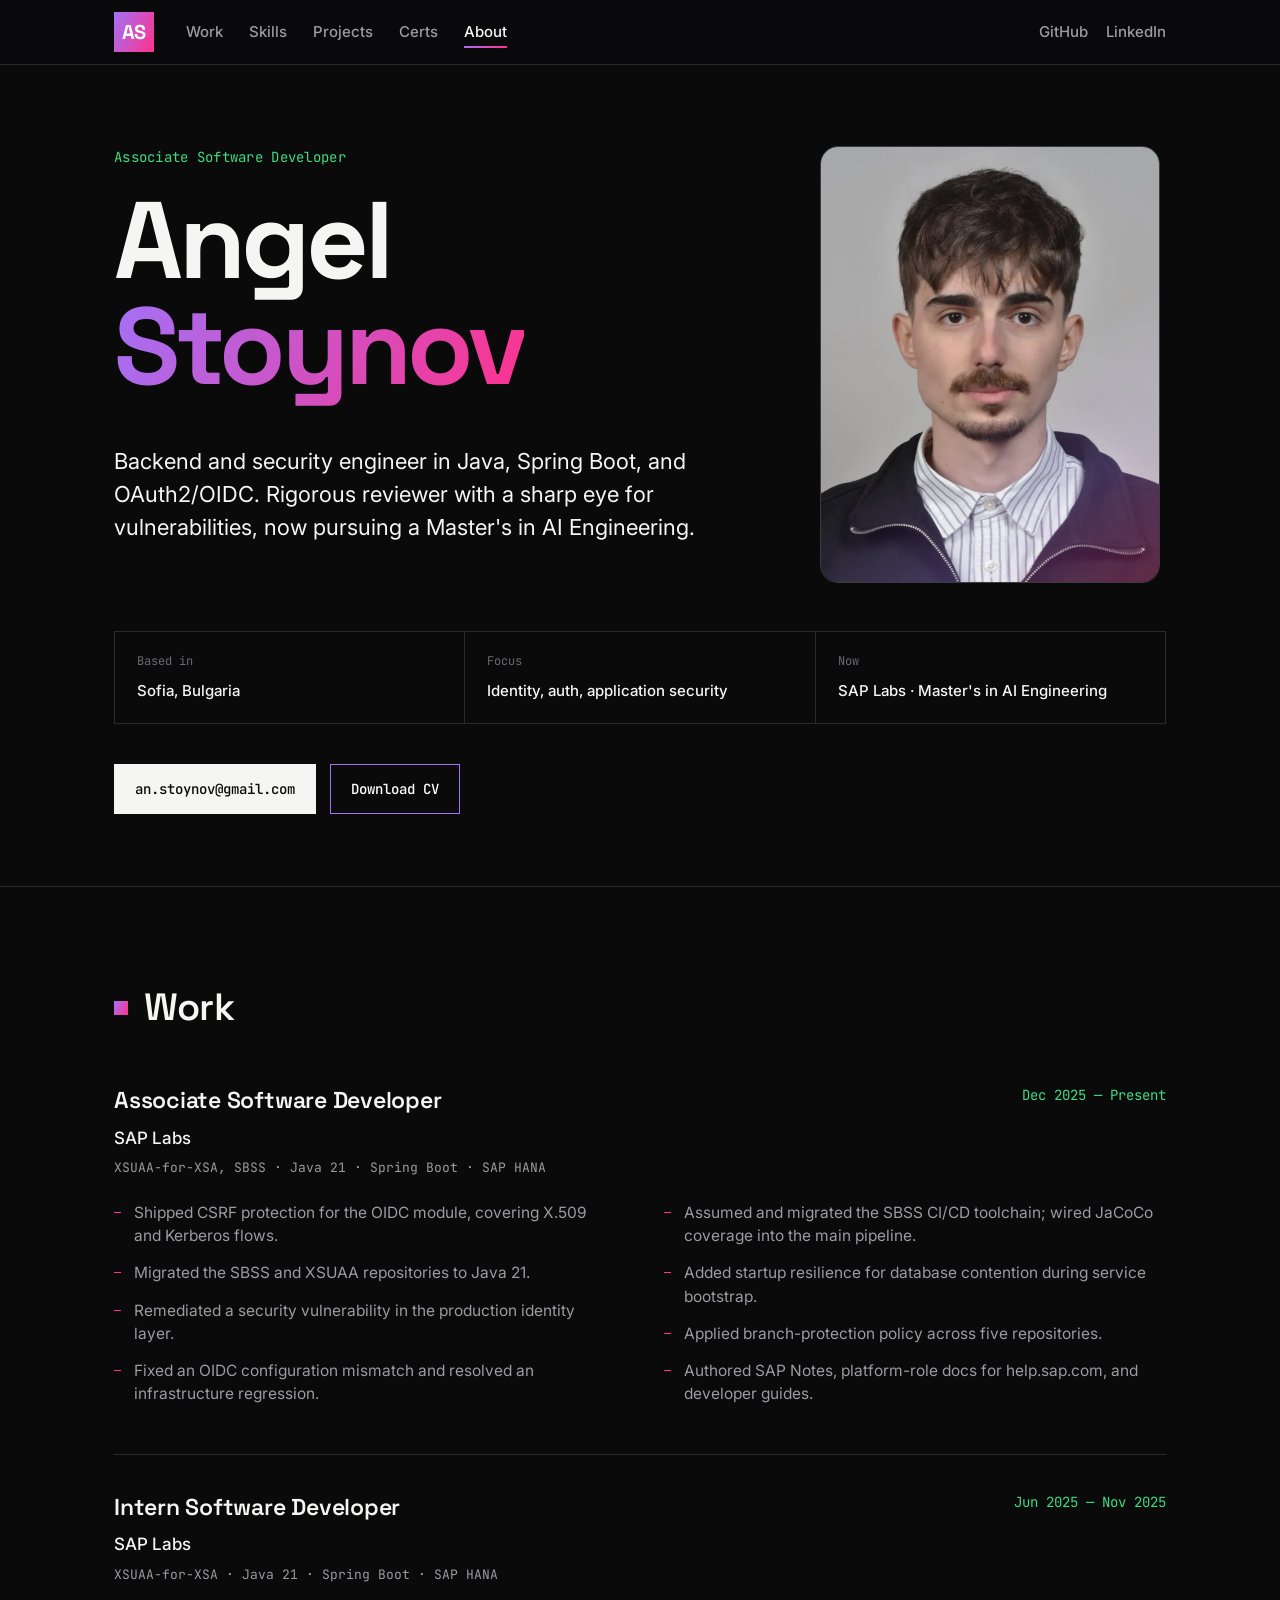
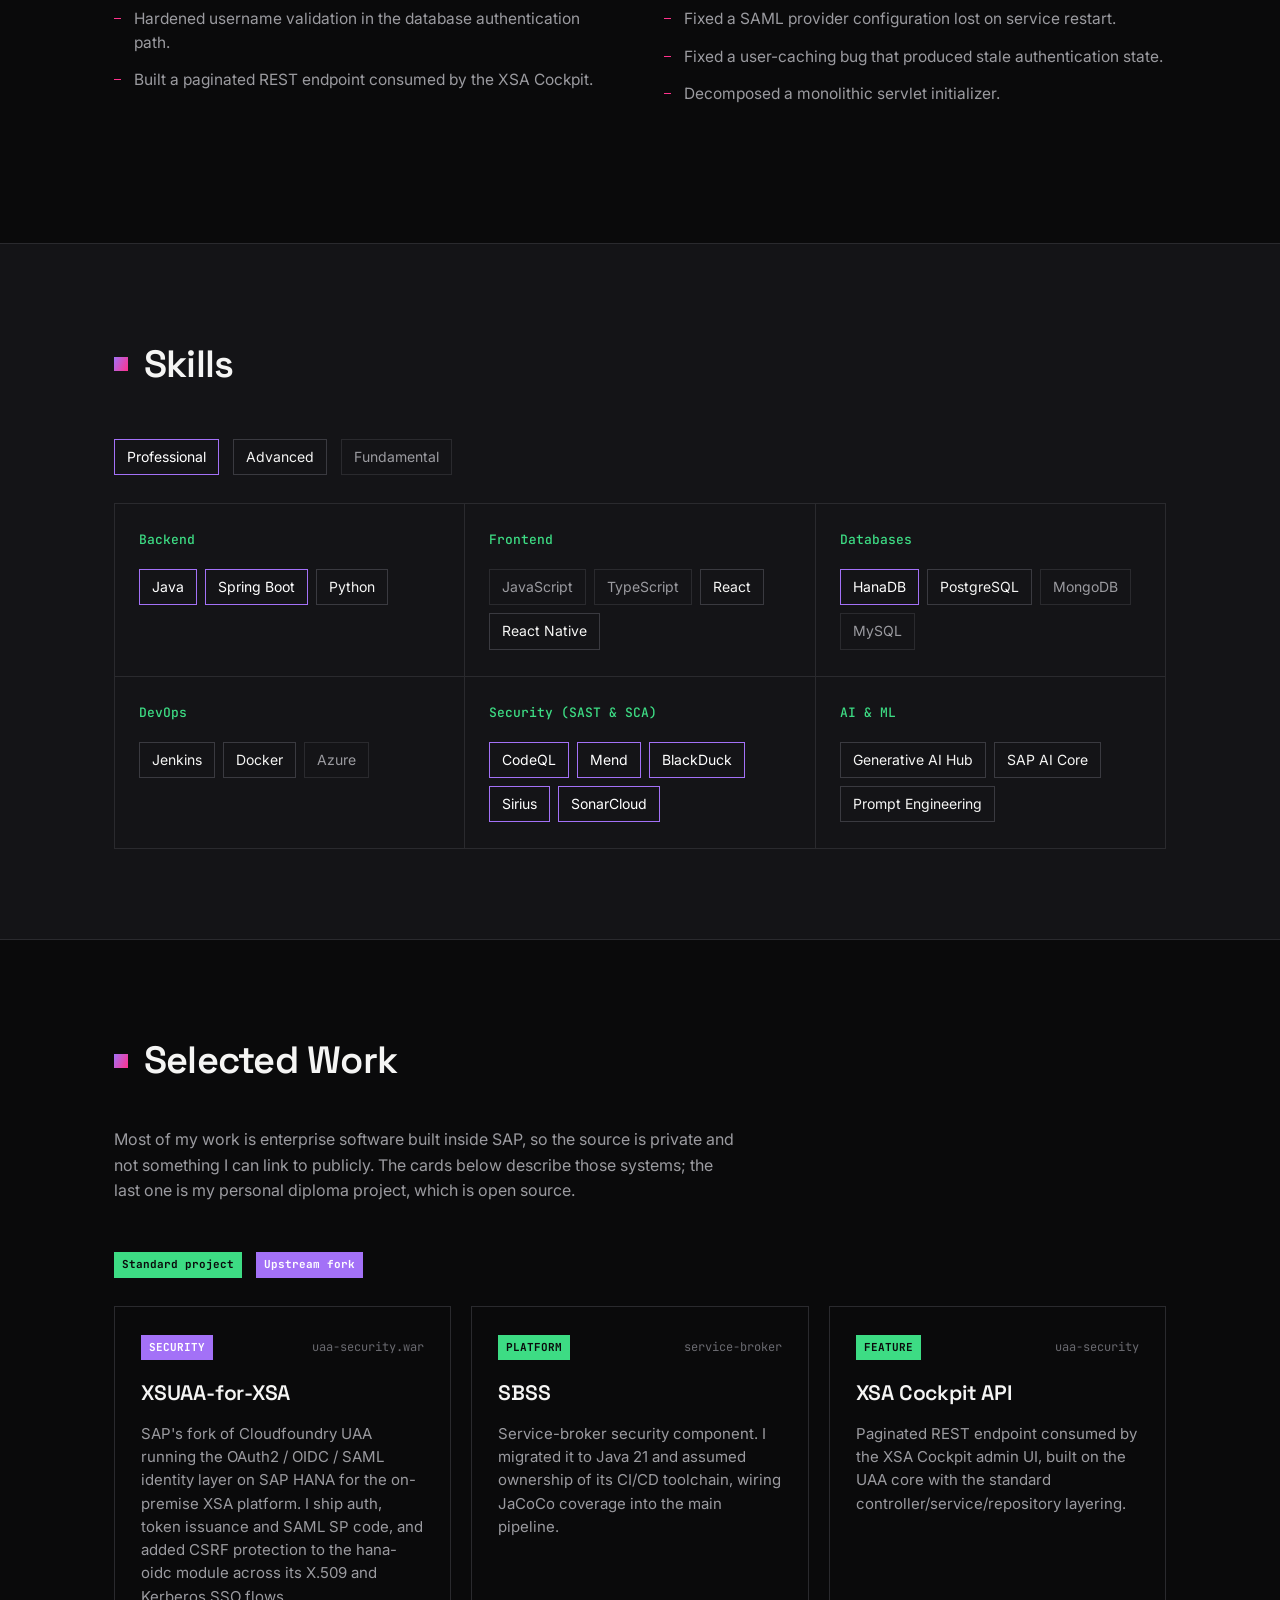
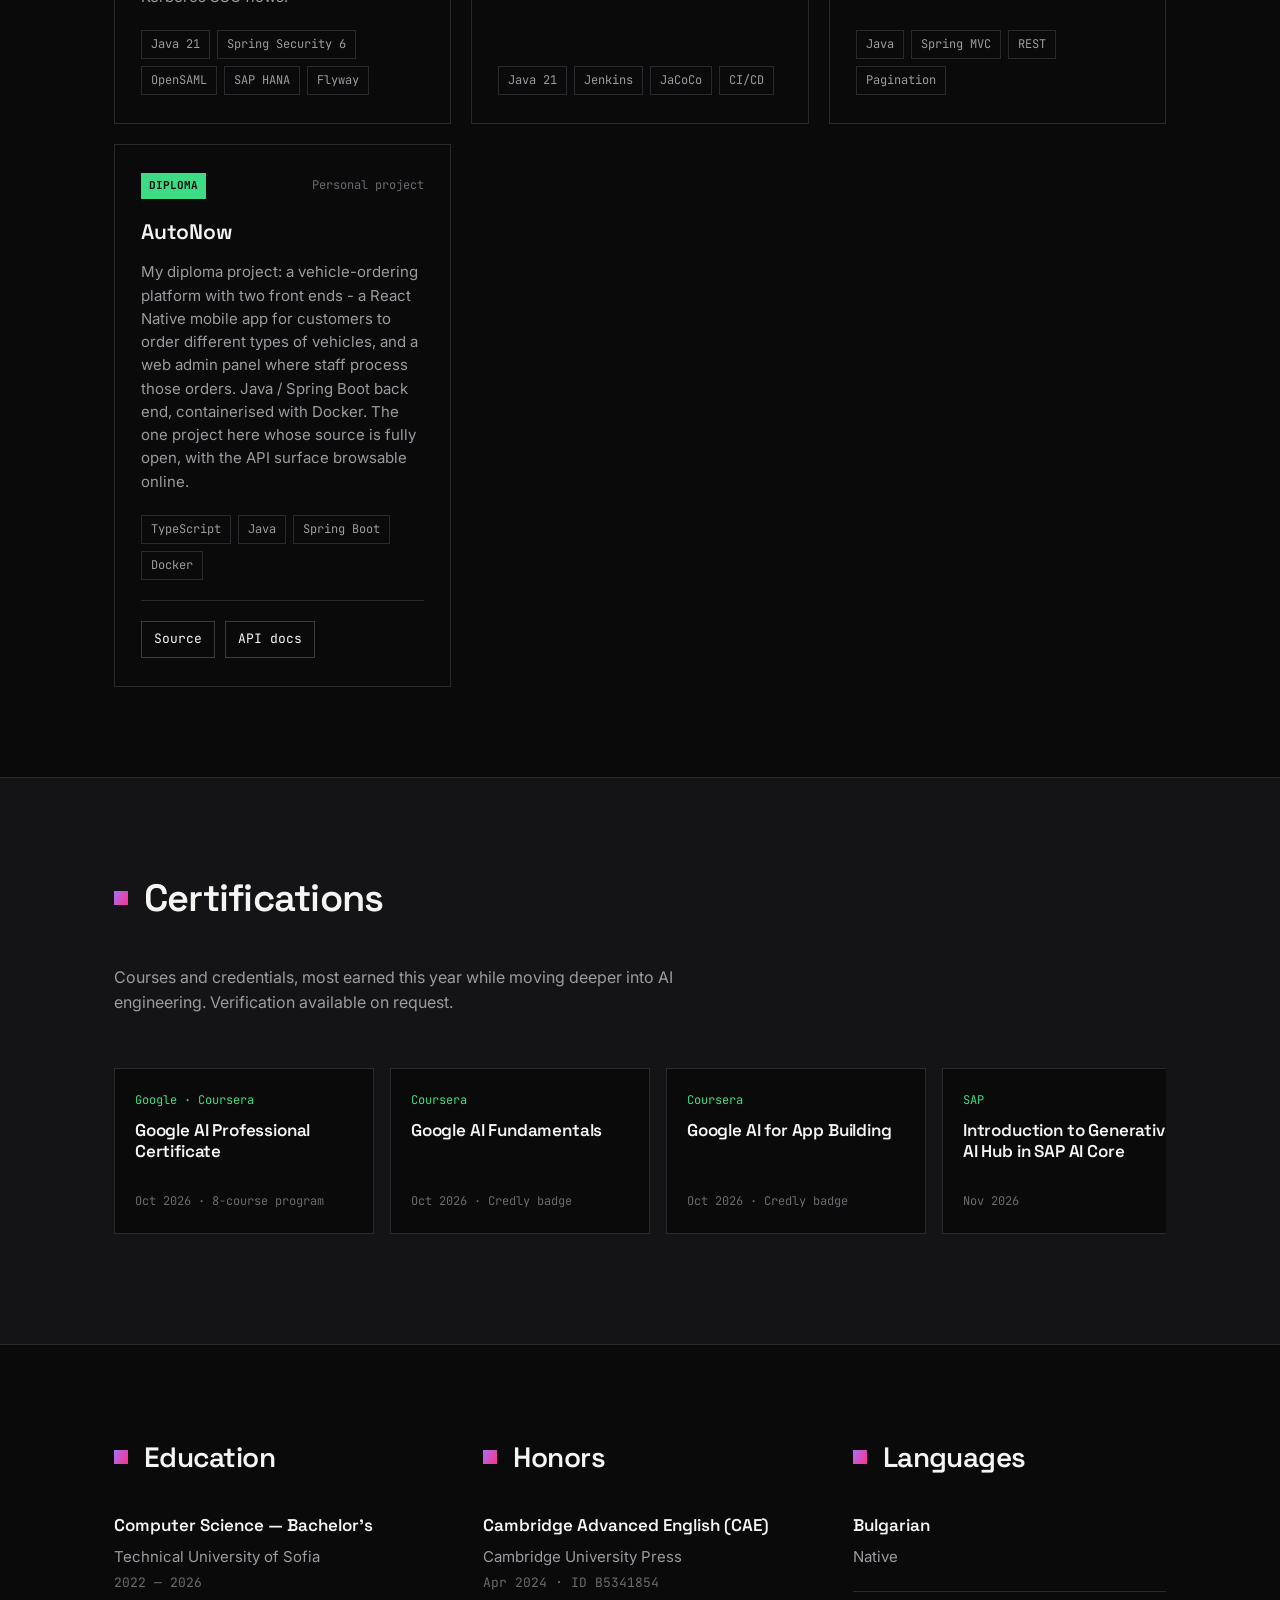
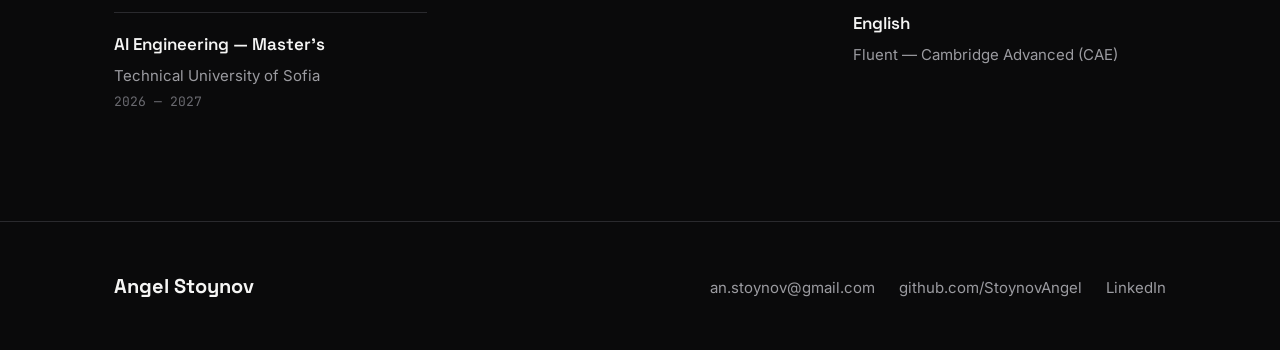
==== commit 75996add: "List certificates without hosting PDFs Show certifications as a non-clickable list (title, issuer, d" ====
--- a/index.html
+++ b/index.html
@@ -173,7 +173,7 @@
     <section class="band band--alt" id="certs">
       <div class="wrap">
         <h2 class="h-section sr"><span class="tick"></span>Certifications</h2>
-        <p class="band__note sr">Courses and credentials, most earned this year while moving deeper into AI engineering. Click any card to open the certificate.</p>
+        <p class="band__note sr">Courses and credentials, most earned this year while moving deeper into AI engineering. Verification available on request.</p>
         <div class="cert-strip" id="cert-strip" role="list"><!-- rendered by script.js --></div>
       </div>
     </section>
--- a/style.css
+++ b/style.css
@@ -292,9 +292,8 @@
 .cert {
   scroll-snap-align: start; display: flex; flex-direction: column; gap: 10px;
   min-height: 150px; padding: 22px 20px; background: var(--bg);
-  border: 1px solid var(--line); transition: border-color .18s, transform .18s;
-}
-.cert:hover { border-color: var(--violet); transform: translateY(-3px); }
+  border: 1px solid var(--line);
+}
 .cert__issuer { font-family: var(--f-mono); font-size: 12px; color: var(--green); }
 .cert__title { font-family: var(--f-display); font-weight: 600; font-size: 17px; line-height: 1.25; letter-spacing: -0.01em; color: var(--ink); }
 .cert__foot { margin-top: auto; font-family: var(--f-mono); font-size: 12px; color: var(--faint); }
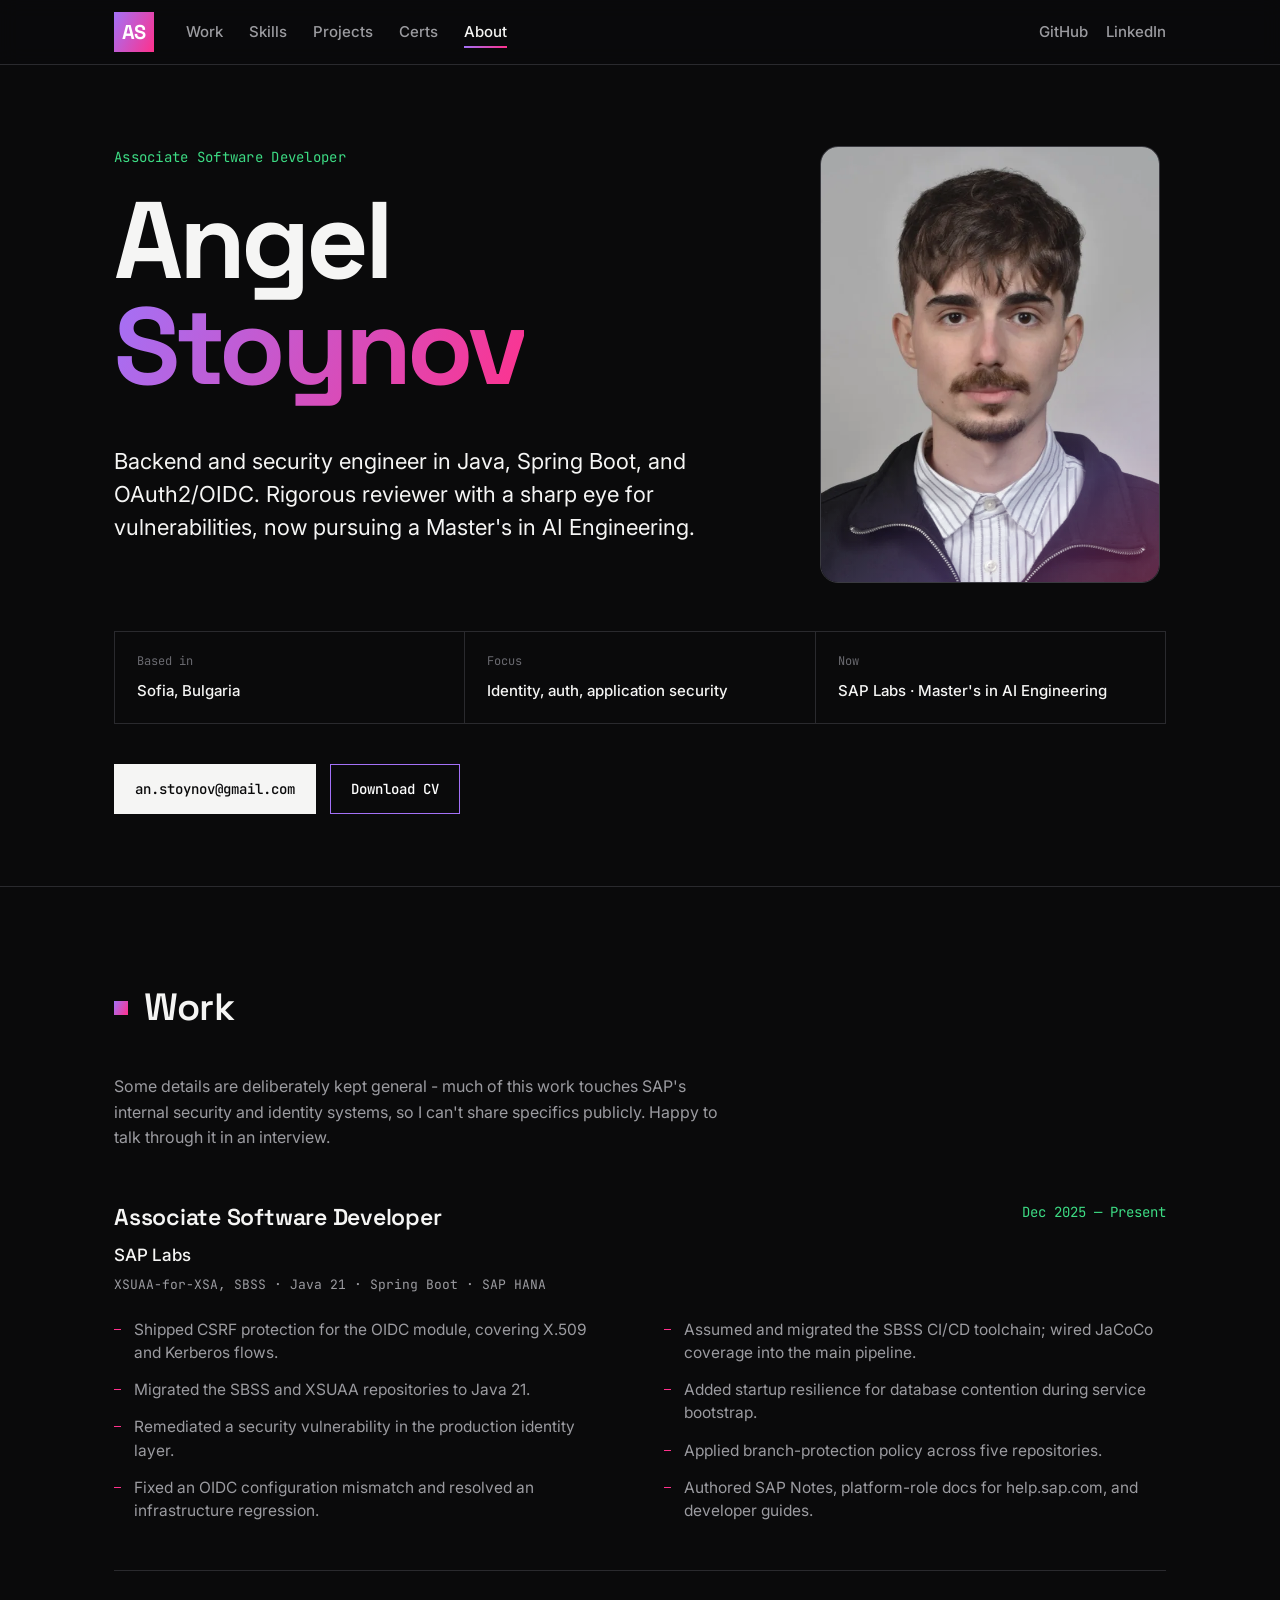
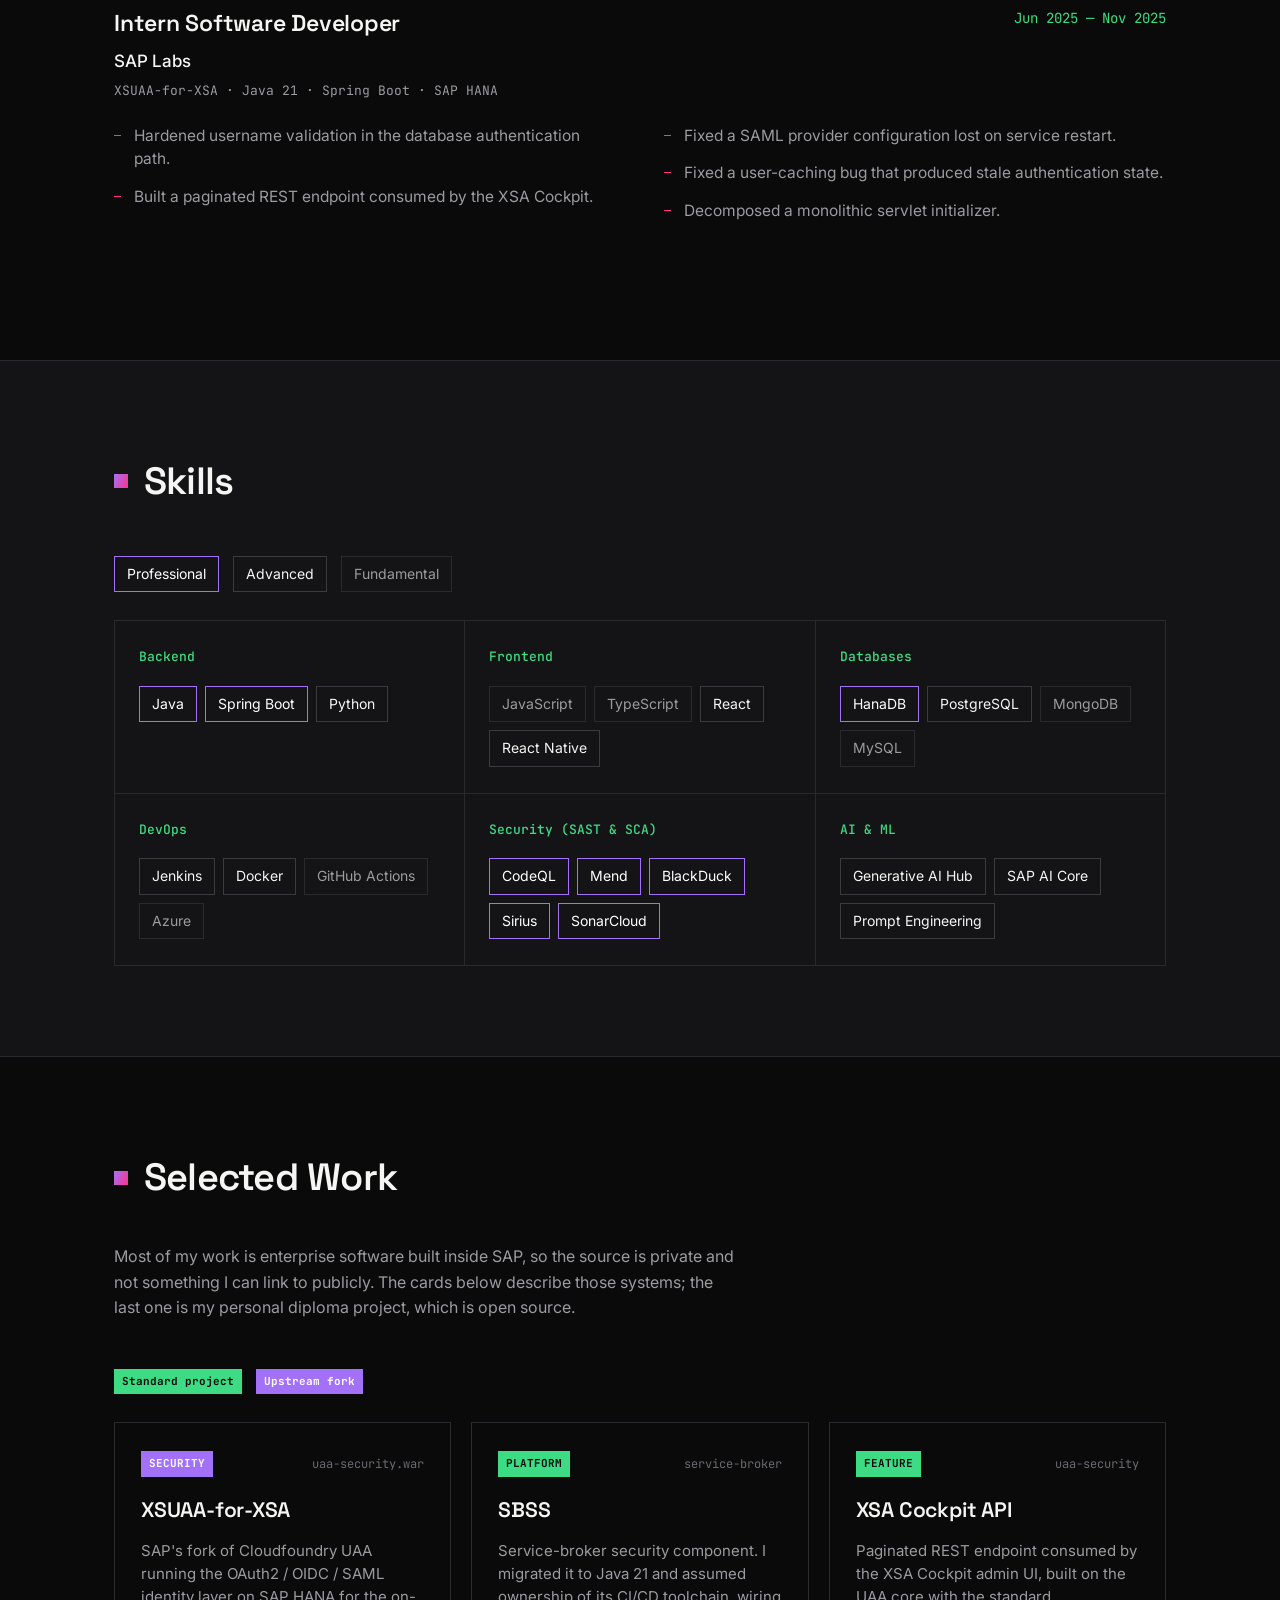
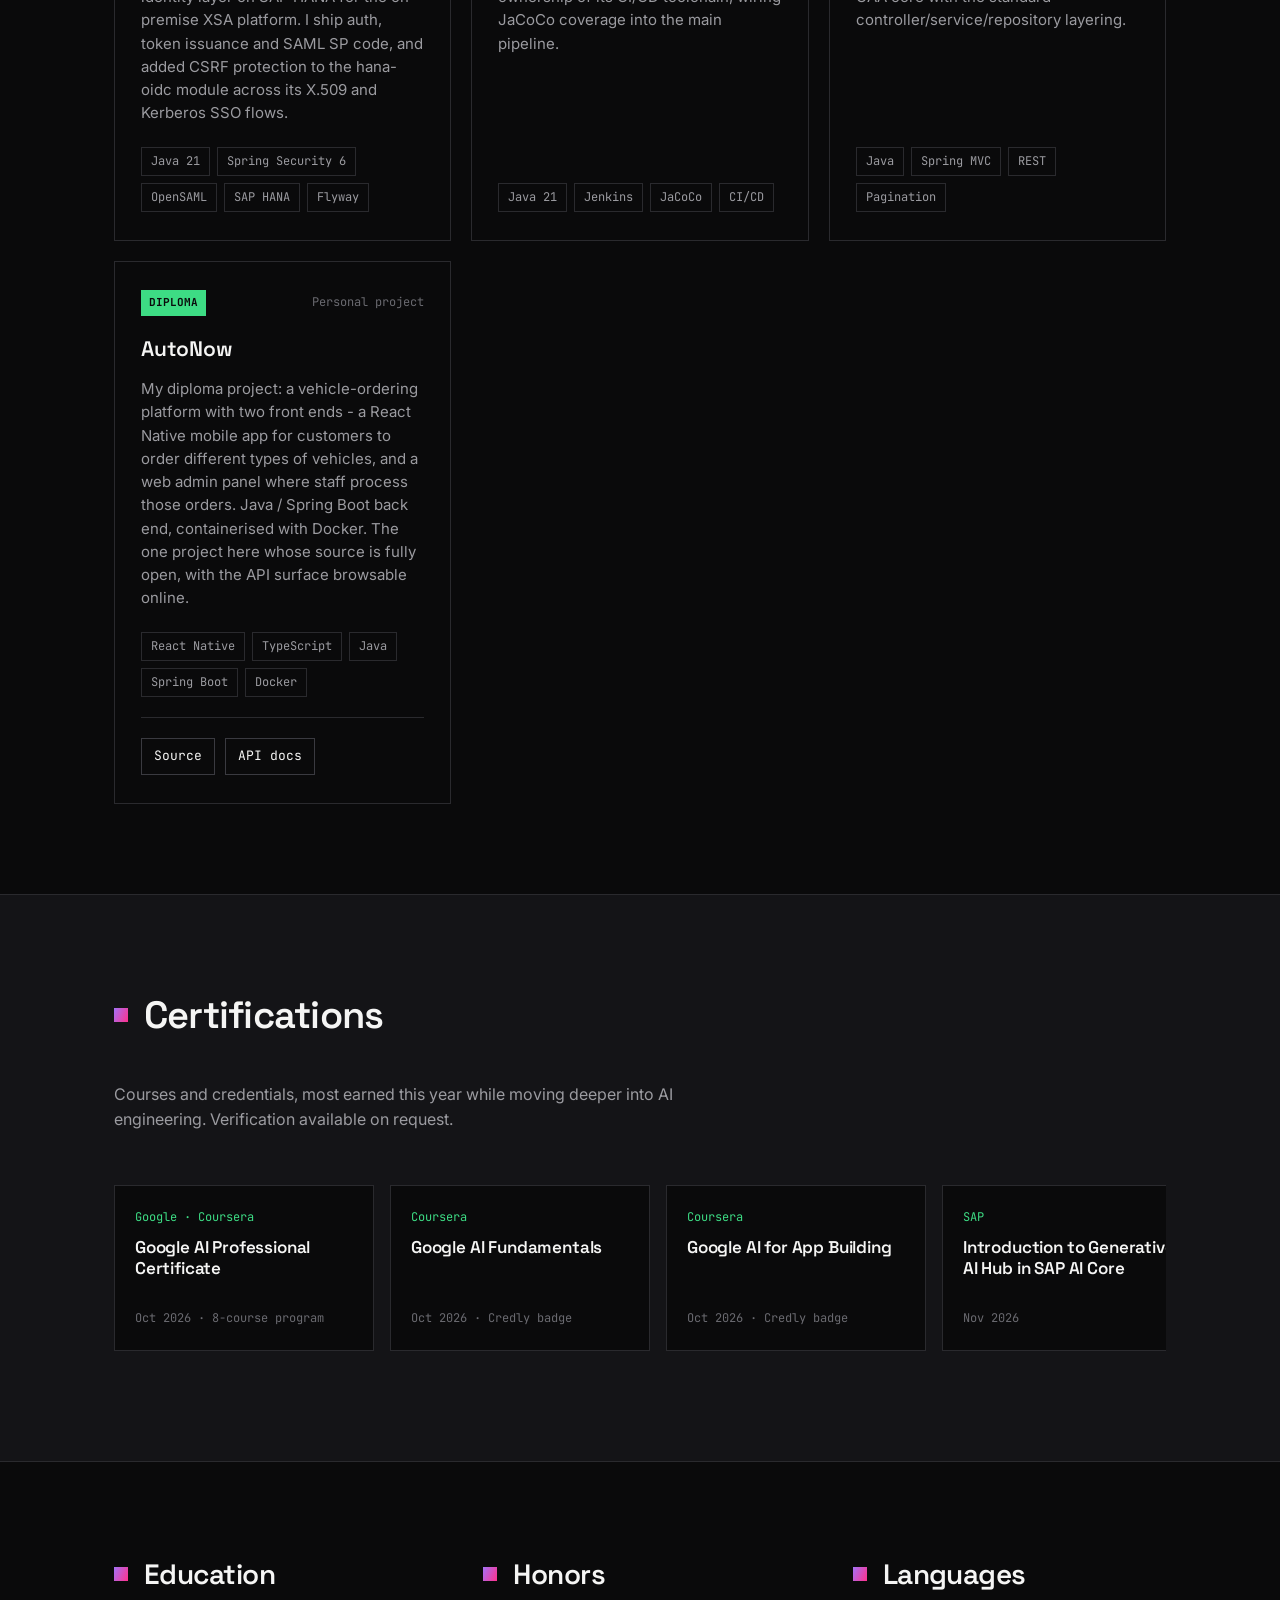
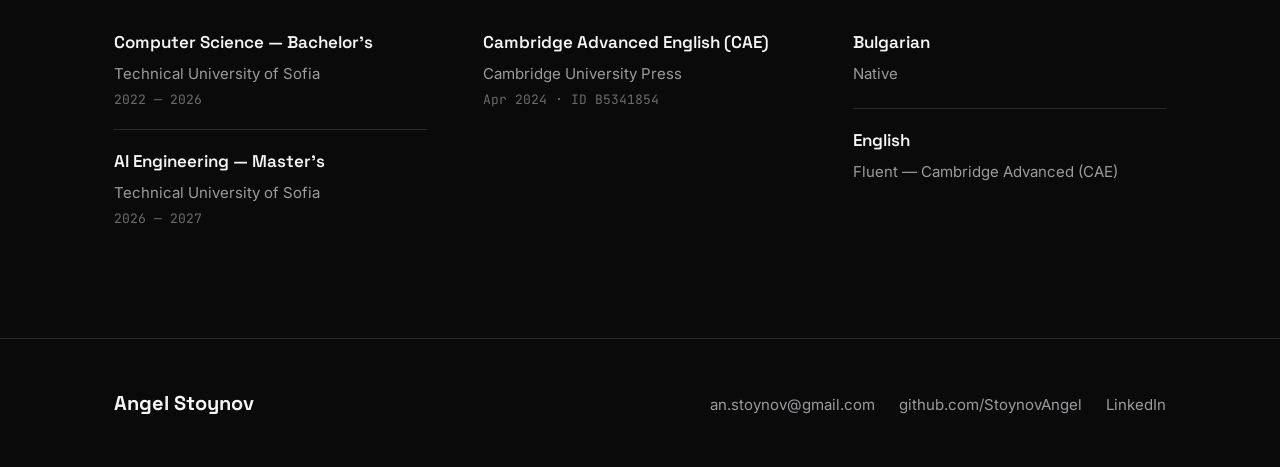
==== commit 0f791110: "Refine work framing and skills Add a note that SAP internal security work can't be detailed publicly" ====
--- a/index.html
+++ b/index.html
@@ -108,6 +108,7 @@
     <section class="band" id="work">
       <div class="wrap">
         <h2 class="h-section sr"><span class="tick"></span>Work</h2>
+        <p class="band__note sr">Some details are deliberately kept general - much of this work touches SAP's internal security and identity systems, so I can't share specifics publicly. Happy to talk through it in an interview.</p>
 
         <article class="role sr">
           <div class="role__head">
